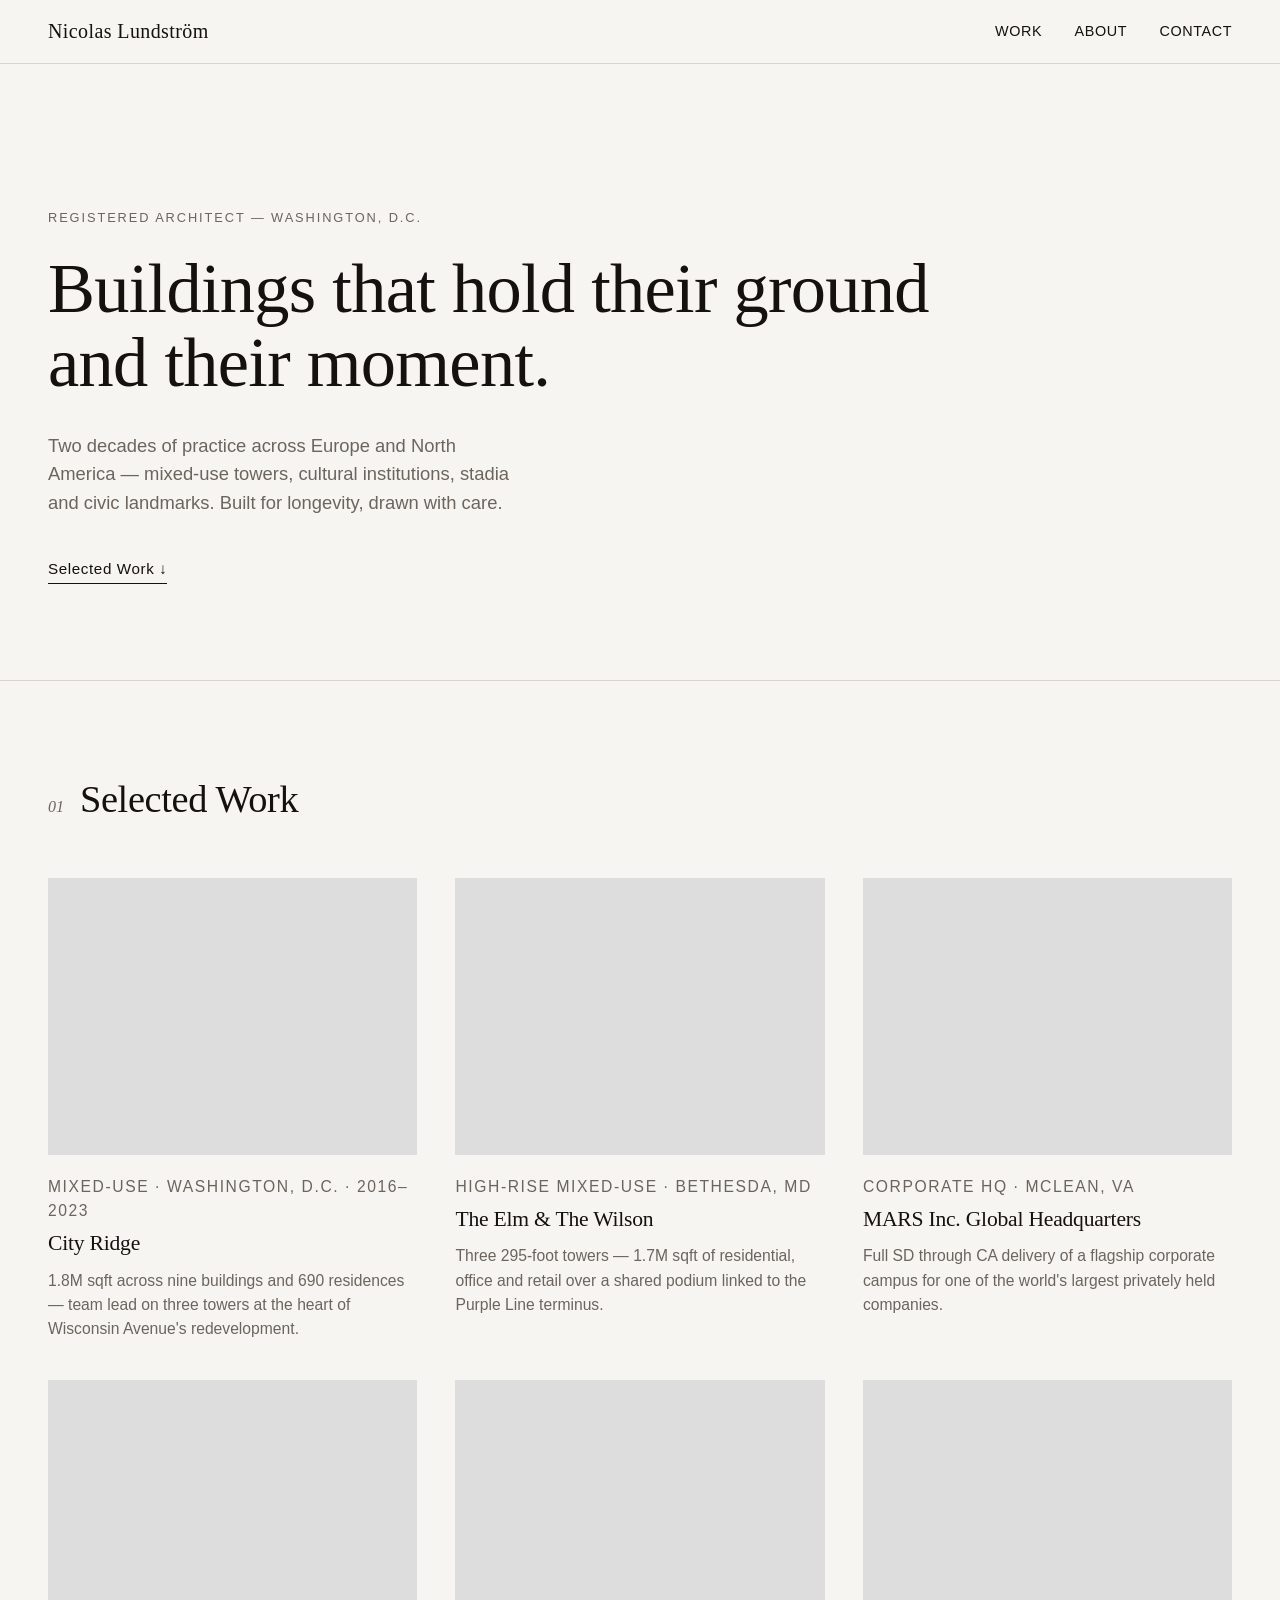
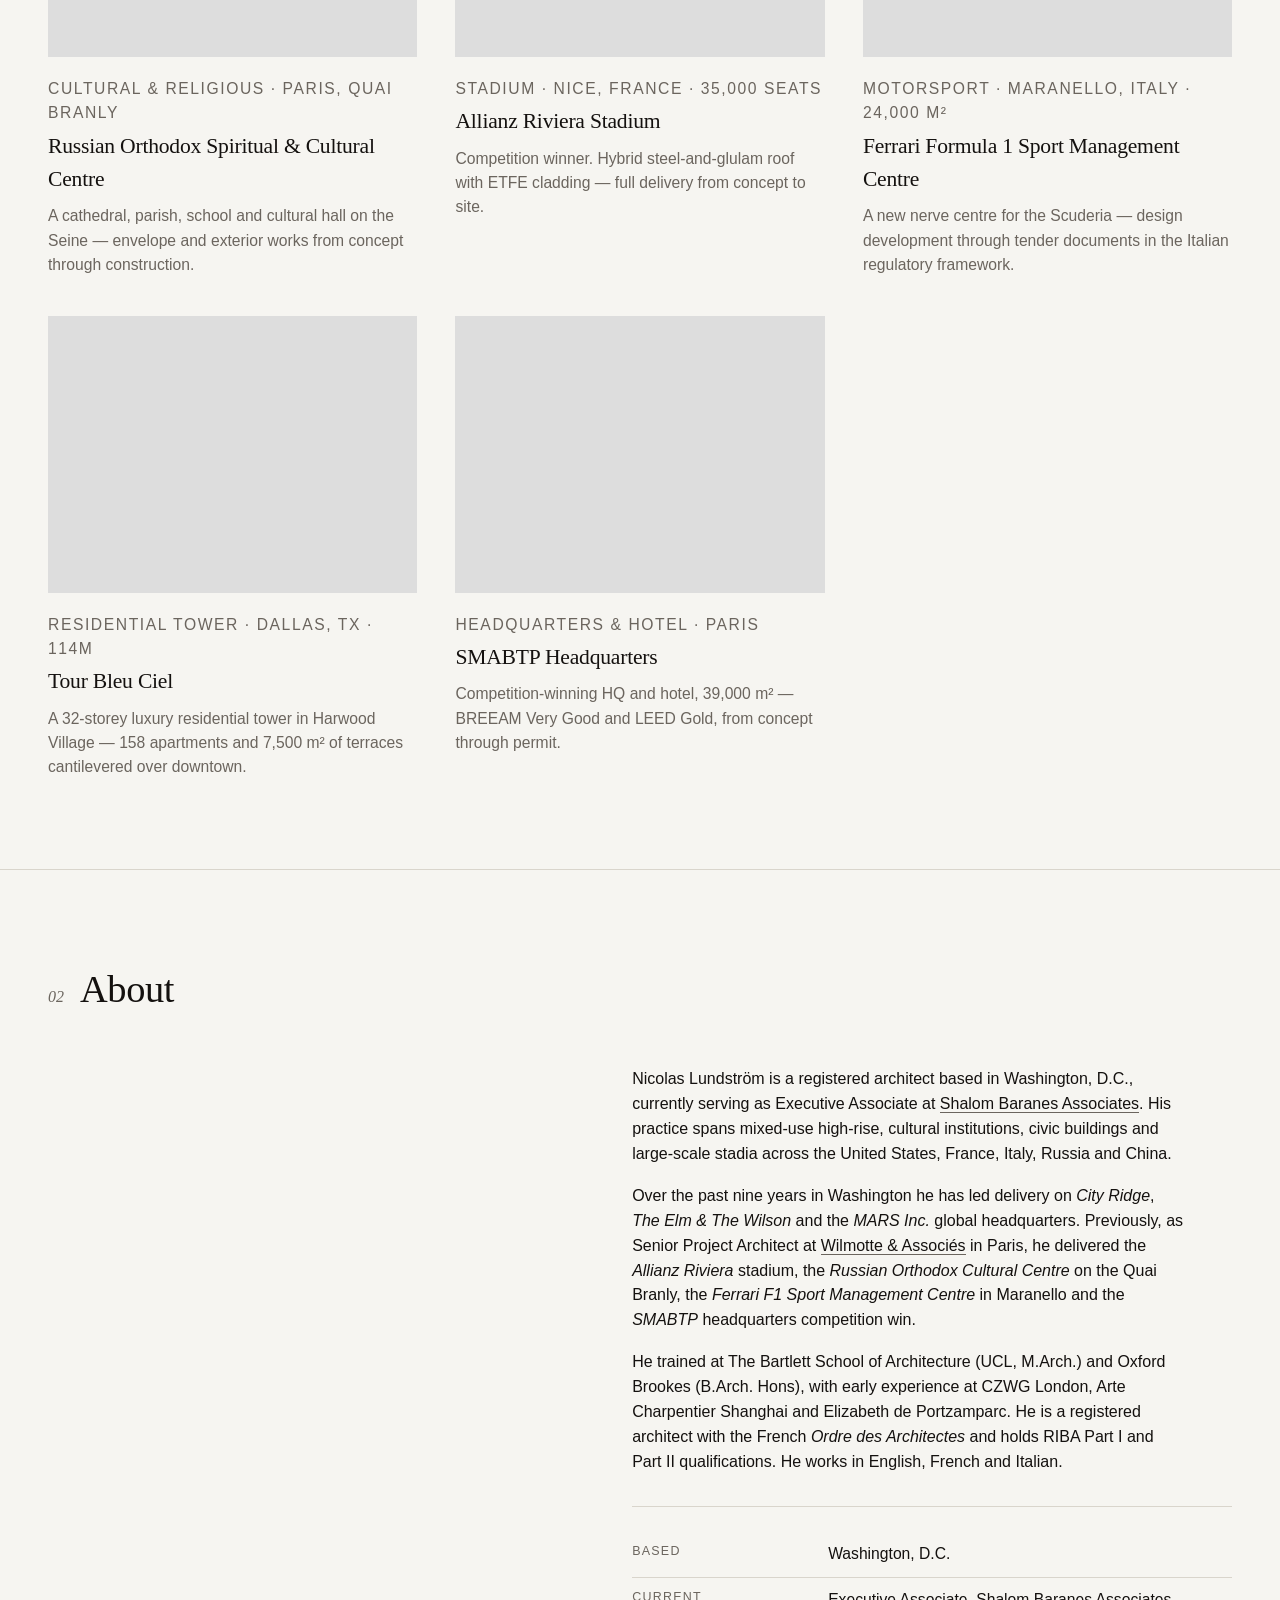
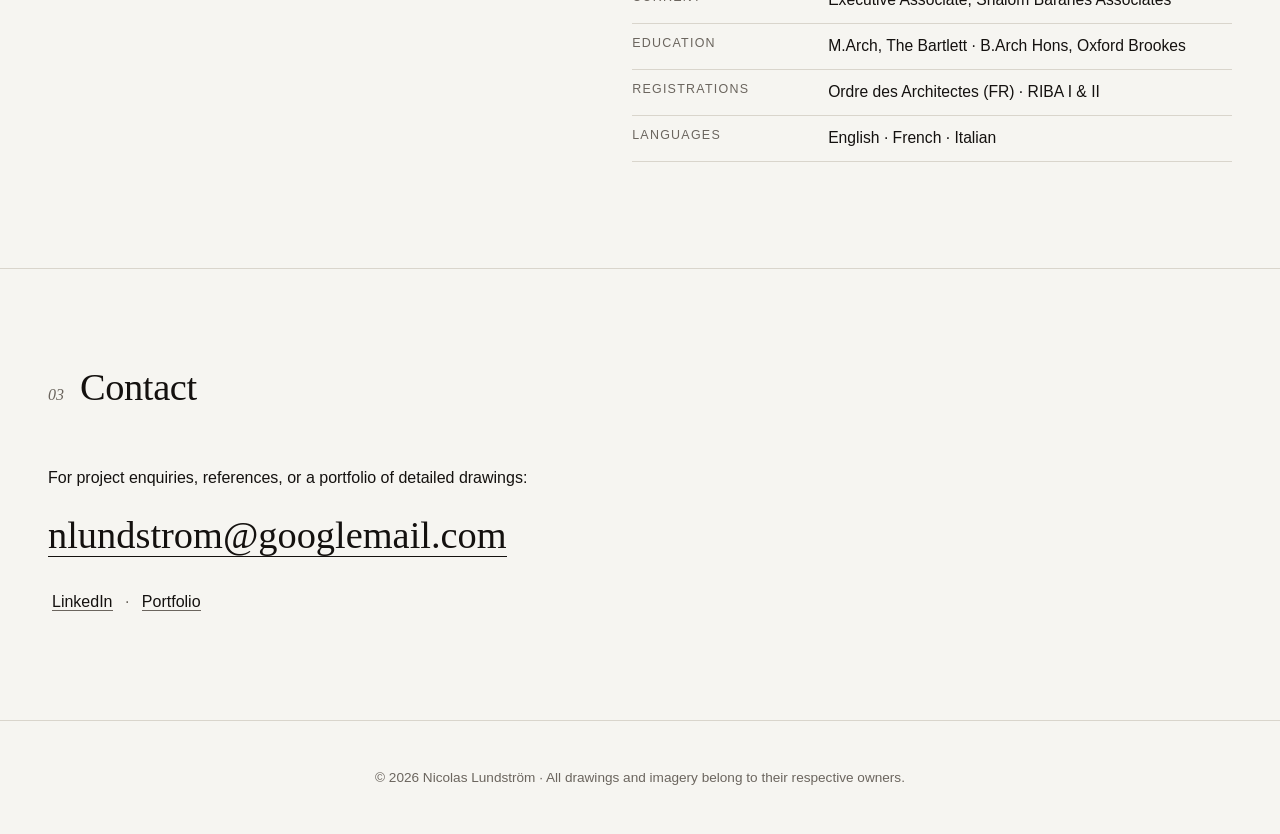
==== index.html @ 049cf6e3 "v0 portfolio site for Nicolas Lundström 8 project pages covering work at Shalom Baranes Associates a" ====
<!doctype html>
<html lang="en">
<head>
<meta charset="utf-8" />
<meta name="viewport" content="width=device-width,initial-scale=1" />
<title>Nicolas Lundström — Architect</title>
<meta name="description" content="Nicolas Lundström, Registered Architect. Selected works spanning Washington, Paris, Nice, Maranello and Dallas." />
<link rel="stylesheet" href="css/styles.css" />
</head>
<body>
<header class="site-header">
  <a class="brand" href="index.html">Nicolas&nbsp;Lundström</a>
  <nav>
    <a href="index.html#work">Work</a>
    <a href="index.html#about">About</a>
    <a href="index.html#contact">Contact</a>
  </nav>
</header>

<section class="hero">
  <div class="hero-inner">
    <p class="eyebrow">Registered Architect — Washington, D.C.</p>
    <h1>Buildings that hold their ground<br/>and their moment.</h1>
    <p class="lede">
      Two decades of practice across Europe and North America — mixed-use towers,
      cultural institutions, stadia and civic landmarks. Built for longevity,
      drawn with care.
    </p>
    <a class="cta" href="#work">Selected Work ↓</a>
  </div>
</section>

<section id="work" class="work">
  <div class="section-head">
    <span class="section-num">01</span>
    <h2>Selected Work</h2>
  </div>

  <div class="grid">

    <a class="card" href="projects/city-ridge.html">
      <div class="card-img" style="background-image:url('https://picsum.photos/seed/cityridge/1200/900')"></div>
      <div class="card-body">
        <p class="card-meta">Mixed-Use · Washington, D.C. · 2016–2023</p>
        <h3>City Ridge</h3>
        <p>1.8M sqft across nine buildings and 690 residences — team lead on three towers at the heart of Wisconsin Avenue's redevelopment.</p>
      </div>
    </a>

    <a class="card" href="projects/elm-wilson.html">
      <div class="card-img" style="background-image:url('https://picsum.photos/seed/elmwilson/1200/900')"></div>
      <div class="card-body">
        <p class="card-meta">High-Rise Mixed-Use · Bethesda, MD</p>
        <h3>The Elm &amp; The Wilson</h3>
        <p>Three 295-foot towers — 1.7M sqft of residential, office and retail over a shared podium linked to the Purple Line terminus.</p>
      </div>
    </a>

    <a class="card" href="projects/mars-hq.html">
      <div class="card-img" style="background-image:url('https://picsum.photos/seed/marshq/1200/900')"></div>
      <div class="card-body">
        <p class="card-meta">Corporate HQ · McLean, VA</p>
        <h3>MARS Inc. Global Headquarters</h3>
        <p>Full SD through CA delivery of a flagship corporate campus for one of the world's largest privately held companies.</p>
      </div>
    </a>

    <a class="card" href="projects/orthodox-center.html">
      <div class="card-img" style="background-image:url('https://picsum.photos/seed/orthodox/1200/900')"></div>
      <div class="card-body">
        <p class="card-meta">Cultural &amp; Religious · Paris, Quai Branly</p>
        <h3>Russian Orthodox Spiritual &amp; Cultural Centre</h3>
        <p>A cathedral, parish, school and cultural hall on the Seine — envelope and exterior works from concept through construction.</p>
      </div>
    </a>

    <a class="card" href="projects/allianz-riviera.html">
      <div class="card-img" style="background-image:url('https://picsum.photos/seed/allianz/1200/900')"></div>
      <div class="card-body">
        <p class="card-meta">Stadium · Nice, France · 35,000 seats</p>
        <h3>Allianz Riviera Stadium</h3>
        <p>Competition winner. Hybrid steel-and-glulam roof with ETFE cladding — full delivery from concept to site.</p>
      </div>
    </a>

    <a class="card" href="projects/ferrari-f1.html">
      <div class="card-img" style="background-image:url('https://picsum.photos/seed/ferrari/1200/900')"></div>
      <div class="card-body">
        <p class="card-meta">Motorsport · Maranello, Italy · 24,000 m²</p>
        <h3>Ferrari Formula 1 Sport Management Centre</h3>
        <p>A new nerve centre for the Scuderia — design development through tender documents in the Italian regulatory framework.</p>
      </div>
    </a>

    <a class="card" href="projects/tour-bleu-ciel.html">
      <div class="card-img" style="background-image:url('https://picsum.photos/seed/bleuciel/1200/900')"></div>
      <div class="card-body">
        <p class="card-meta">Residential Tower · Dallas, TX · 114m</p>
        <h3>Tour Bleu Ciel</h3>
        <p>A 32-storey luxury residential tower in Harwood Village — 158 apartments and 7,500 m² of terraces cantilevered over downtown.</p>
      </div>
    </a>

    <a class="card" href="projects/smabtp.html">
      <div class="card-img" style="background-image:url('https://picsum.photos/seed/smabtp/1200/900')"></div>
      <div class="card-body">
        <p class="card-meta">Headquarters &amp; Hotel · Paris</p>
        <h3>SMABTP Headquarters</h3>
        <p>Competition-winning HQ and hotel, 39,000 m² — BREEAM Very Good and LEED Gold, from concept through permit.</p>
      </div>
    </a>

  </div>
</section>

<section id="about" class="about">
  <div class="section-head">
    <span class="section-num">02</span>
    <h2>About</h2>
  </div>
  <div class="about-grid">
    <div class="about-portrait"></div>
    <div class="about-copy">
      <p>
        Nicolas Lundström is a registered architect based in Washington, D.C.,
        currently serving as Executive Associate at
        <a href="https://www.sbaltd.com" target="_blank" rel="noopener">Shalom Baranes Associates</a>.
        His practice spans mixed-use high-rise, cultural institutions, civic buildings
        and large-scale stadia across the United States, France, Italy, Russia and China.
      </p>
      <p>
        Over the past nine years in Washington he has led delivery on
        <em>City Ridge</em>, <em>The Elm &amp; The Wilson</em> and the
        <em>MARS Inc.</em> global headquarters. Previously, as Senior Project Architect
        at <a href="https://www.wilmotte.com" target="_blank" rel="noopener">Wilmotte &amp; Associés</a>
        in Paris, he delivered the <em>Allianz Riviera</em> stadium, the
        <em>Russian Orthodox Cultural Centre</em> on the Quai Branly, the
        <em>Ferrari F1 Sport Management Centre</em> in Maranello and the
        <em>SMABTP</em> headquarters competition win.
      </p>
      <p>
        He trained at The Bartlett School of Architecture (UCL, M.Arch.) and
        Oxford Brookes (B.Arch. Hons), with early experience at CZWG London,
        Arte Charpentier Shanghai and Elizabeth de Portzamparc. He is a
        registered architect with the French <em>Ordre des Architectes</em>
        and holds RIBA Part I and Part II qualifications. He works in English,
        French and Italian.
      </p>

      <dl class="facts">
        <div><dt>Based</dt><dd>Washington, D.C.</dd></div>
        <div><dt>Current</dt><dd>Executive Associate, Shalom Baranes Associates</dd></div>
        <div><dt>Education</dt><dd>M.Arch, The Bartlett · B.Arch Hons, Oxford Brookes</dd></div>
        <div><dt>Registrations</dt><dd>Ordre des Architectes (FR) · RIBA I &amp; II</dd></div>
        <div><dt>Languages</dt><dd>English · French · Italian</dd></div>
      </dl>
    </div>
  </div>
</section>

<section id="contact" class="contact">
  <div class="section-head">
    <span class="section-num">03</span>
    <h2>Contact</h2>
  </div>
  <div class="contact-inner">
    <p>For project enquiries, references, or a portfolio of detailed drawings:</p>
    <p class="email"><a href="mailto:nlundstrom@googlemail.com">nlundstrom@googlemail.com</a></p>
    <p class="links">
      <a href="https://www.linkedin.com/in/nicolaslundström-a400a922" target="_blank" rel="noopener">LinkedIn</a>
      <span>·</span>
      <a href="https://www.chaminukaestates.com/" target="_blank" rel="noopener">Portfolio</a>
    </p>
  </div>
</section>

<footer class="site-footer">
  <p>© <span id="y"></span> Nicolas Lundström · All drawings and imagery belong to their respective owners.</p>
</footer>

<script>document.getElementById('y').textContent=new Date().getFullYear();</script>
</body>
</html>
---- css/styles.css ----
/* ---- Base ---- */
:root {
  --bg: #f6f5f1;
  --ink: #14110f;
  --muted: #6b655e;
  --rule: #d9d5cc;
  --accent: #a8321a;
  --max: 1280px;
  --serif: "Cormorant Garamond", "Didot", "Times New Roman", serif;
  --sans: "Inter", "Helvetica Neue", Arial, sans-serif;
}

* { box-sizing: border-box; }
html, body { margin: 0; padding: 0; }
body {
  background: var(--bg);
  color: var(--ink);
  font-family: var(--sans);
  font-size: 16px;
  line-height: 1.55;
  -webkit-font-smoothing: antialiased;
}
img { max-width: 100%; display: block; }
a { color: inherit; text-decoration: none; }
a:hover { color: var(--accent); }
h1, h2, h3 { font-family: var(--serif); font-weight: 500; letter-spacing: -0.01em; }
h1 { font-size: clamp(2.4rem, 5.5vw, 5rem); line-height: 1.05; margin: 0; }
h2 { font-size: clamp(1.8rem, 3vw, 2.6rem); margin: 0; }
h3 { font-size: 1.35rem; margin: 0.25rem 0 0.5rem; }

/* ---- Header ---- */
.site-header {
  position: sticky; top: 0; z-index: 20;
  display: flex; justify-content: space-between; align-items: center;
  padding: 1rem clamp(1.25rem, 4vw, 3rem);
  background: rgba(246,245,241,0.92);
  backdrop-filter: blur(8px);
  border-bottom: 1px solid var(--rule);
}
.brand { font-family: var(--serif); font-size: 1.25rem; letter-spacing: 0.02em; }
.site-header nav a { margin-left: 1.75rem; font-size: 0.9rem; letter-spacing: 0.04em; text-transform: uppercase; }

/* ---- Hero ---- */
.hero {
  padding: clamp(4rem, 12vw, 9rem) clamp(1.25rem, 4vw, 3rem) clamp(3rem, 8vw, 6rem);
  max-width: var(--max); margin: 0 auto;
}
.hero .eyebrow {
  font-size: 0.8rem; letter-spacing: 0.15em; text-transform: uppercase;
  color: var(--muted); margin: 0 0 1.5rem;
}
.hero .lede {
  max-width: 46ch; font-size: 1.15rem; color: var(--muted);
  margin: 2rem 0 2.5rem;
}
.cta {
  display: inline-block;
  border-bottom: 1px solid var(--ink);
  padding-bottom: 2px;
  font-size: 0.95rem; letter-spacing: 0.04em;
}

/* ---- Sections ---- */
.work, .about, .contact {
  max-width: var(--max); margin: 0 auto;
  padding: clamp(3rem, 7vw, 6rem) clamp(1.25rem, 4vw, 3rem);
  border-top: 1px solid var(--rule);
}
.section-head {
  display: flex; align-items: baseline; gap: 1rem;
  margin-bottom: 3rem;
}
.section-num {
  font-family: var(--serif); font-style: italic; color: var(--muted); font-size: 1rem;
}

/* ---- Work grid ---- */
.grid {
  display: grid; gap: clamp(1.5rem, 3vw, 2.5rem);
  grid-template-columns: repeat(auto-fill, minmax(320px, 1fr));
}
.card {
  display: flex; flex-direction: column;
  color: var(--ink); transition: transform 0.4s ease;
}
.card:hover { color: var(--ink); transform: translateY(-4px); }
.card:hover h3 { color: var(--accent); }
.card-img {
  aspect-ratio: 4 / 3;
  background-size: cover; background-position: center;
  background-color: #ddd;
  margin-bottom: 1rem;
  filter: saturate(0.9);
}
.card-meta {
  font-size: 0.78rem; letter-spacing: 0.1em; text-transform: uppercase;
  color: var(--muted); margin: 0.25rem 0;
}
.card-body p { margin: 0.25rem 0 0; color: var(--muted); font-size: 0.98rem; }

/* ---- About ---- */
.about-grid {
  display: grid; grid-template-columns: 1fr 1.6fr; gap: clamp(1.5rem, 4vw, 4rem);
}
.about-portrait {
  aspect-ratio: 3 / 4;
  background-image: url('https://picsum.photos/seed/nicolasportrait/900/1200');
  background-size: cover; background-position: center;
  filter: grayscale(0.2);
}
.about-copy p { margin: 0 0 1.1rem; max-width: 62ch; }
.about-copy a { border-bottom: 1px solid var(--muted); }
.facts {
  margin-top: 2rem;
  border-top: 1px solid var(--rule);
  padding-top: 1.5rem;
}
.facts > div {
  display: grid; grid-template-columns: 180px 1fr; gap: 1rem;
  padding: 0.65rem 0;
  border-bottom: 1px solid var(--rule);
}
.facts dt { font-size: 0.78rem; letter-spacing: 0.1em; text-transform: uppercase; color: var(--muted); margin: 0; }
.facts dd { margin: 0; font-size: 0.98rem; }

@media (max-width: 720px) {
  .about-grid { grid-template-columns: 1fr; }
  .facts > div { grid-template-columns: 1fr; gap: 0.15rem; }
}

/* ---- Contact ---- */
.contact-inner { max-width: 56ch; }
.contact-inner .email {
  font-family: var(--serif); font-size: clamp(1.6rem, 4vw, 2.4rem);
  margin: 0.5rem 0 1.5rem;
}
.contact-inner .email a { border-bottom: 1px solid var(--ink); }
.contact-inner .links a { border-bottom: 1px solid var(--muted); margin: 0 0.25rem; }
.contact-inner .links span { color: var(--muted); margin: 0 0.25rem; }

/* ---- Footer ---- */
.site-footer {
  border-top: 1px solid var(--rule);
  padding: 2rem clamp(1.25rem, 4vw, 3rem);
  font-size: 0.85rem; color: var(--muted);
  text-align: center;
}

/* ---- Project detail pages ---- */
.project-hero {
  padding: clamp(2rem, 5vw, 4rem) clamp(1.25rem, 4vw, 3rem) clamp(1rem, 3vw, 2rem);
  max-width: var(--max); margin: 0 auto;
}
.project-hero .back {
  font-size: 0.85rem; letter-spacing: 0.08em; text-transform: uppercase;
  color: var(--muted);
}
.project-hero h1 { margin-top: 1rem; }
.project-hero .project-meta {
  display: flex; flex-wrap: wrap; gap: 2rem;
  margin-top: 2rem; padding: 1.25rem 0;
  border-top: 1px solid var(--rule); border-bottom: 1px solid var(--rule);
  font-size: 0.9rem;
}
.project-hero .project-meta span { color: var(--muted); display: block; font-size: 0.75rem; letter-spacing: 0.1em; text-transform: uppercase; margin-bottom: 0.3rem; }

.project-cover {
  max-width: var(--max); margin: 0 auto;
  padding: 0 clamp(1.25rem, 4vw, 3rem);
}
.project-cover .img {
  aspect-ratio: 16 / 9;
  background-size: cover; background-position: center;
}
.project-body {
  display: grid; grid-template-columns: 1fr 2fr;
  gap: clamp(1.5rem, 4vw, 4rem);
  max-width: var(--max); margin: 0 auto;
  padding: clamp(3rem, 6vw, 5rem) clamp(1.25rem, 4vw, 3rem);
}
.project-body h2 { margin-bottom: 1rem; }
.project-body h3 { margin-top: 2rem; }
.project-body p { max-width: 62ch; margin: 0 0 1.1rem; }
.project-body aside { font-size: 0.92rem; color: var(--muted); }
.project-body aside strong { display: block; color: var(--ink); font-weight: 500; text-transform: uppercase; letter-spacing: 0.08em; font-size: 0.75rem; margin-top: 1.2rem; margin-bottom: 0.3rem; }

@media (max-width: 800px) {
  .project-body { grid-template-columns: 1fr; }
}

.gallery {
  max-width: var(--max); margin: 0 auto;
  padding: 0 clamp(1.25rem, 4vw, 3rem) clamp(3rem, 6vw, 5rem);
  display: grid; gap: 1rem;
  grid-template-columns: repeat(2, 1fr);
}
.gallery .img { aspect-ratio: 4 / 3; background-size: cover; background-position: center; }
.gallery .img.wide { grid-column: 1 / -1; aspect-ratio: 16 / 7; }

.next-project {
  border-top: 1px solid var(--rule);
  max-width: var(--max); margin: 0 auto;
  padding: clamp(2rem, 5vw, 4rem) clamp(1.25rem, 4vw, 3rem);
  display: flex; justify-content: space-between; align-items: baseline;
}
.next-project a { font-family: var(--serif); font-size: 1.5rem; }
.next-project .label { font-size: 0.75rem; letter-spacing: 0.15em; text-transform: uppercase; color: var(--muted); }
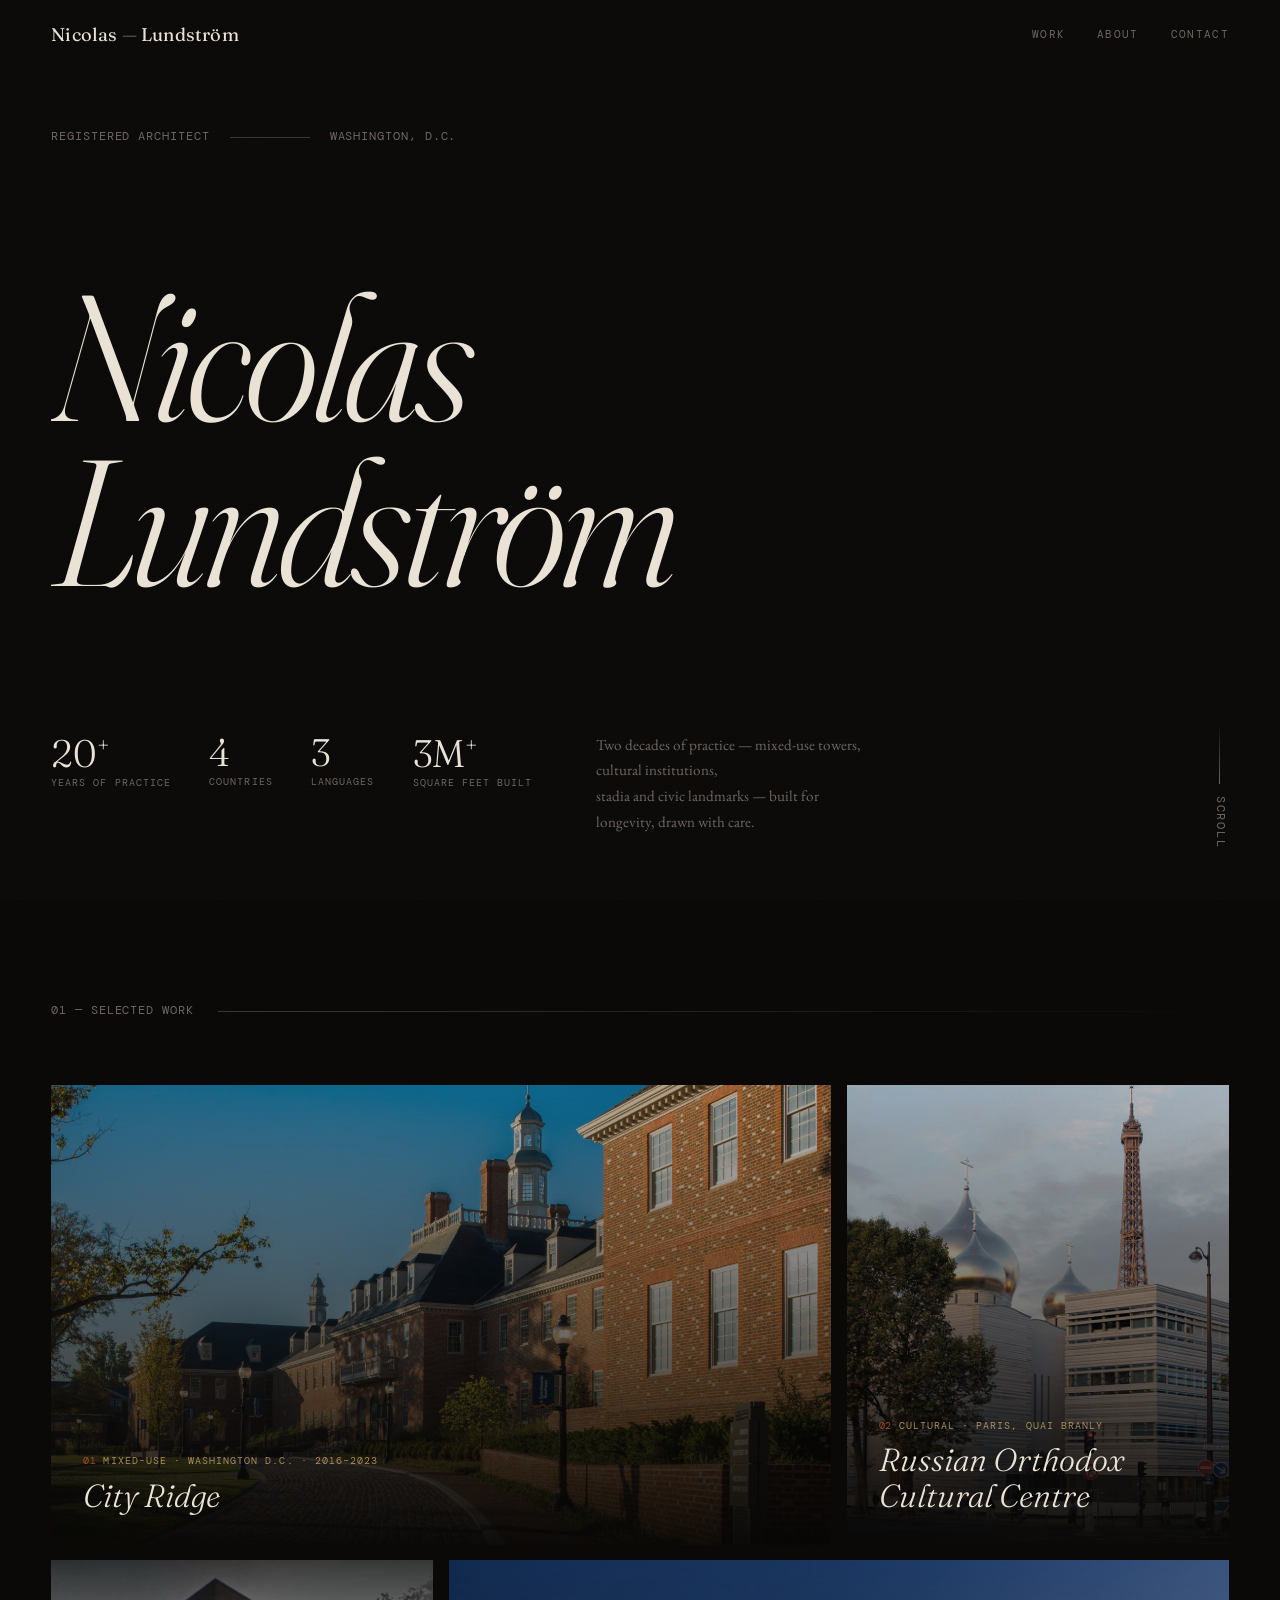
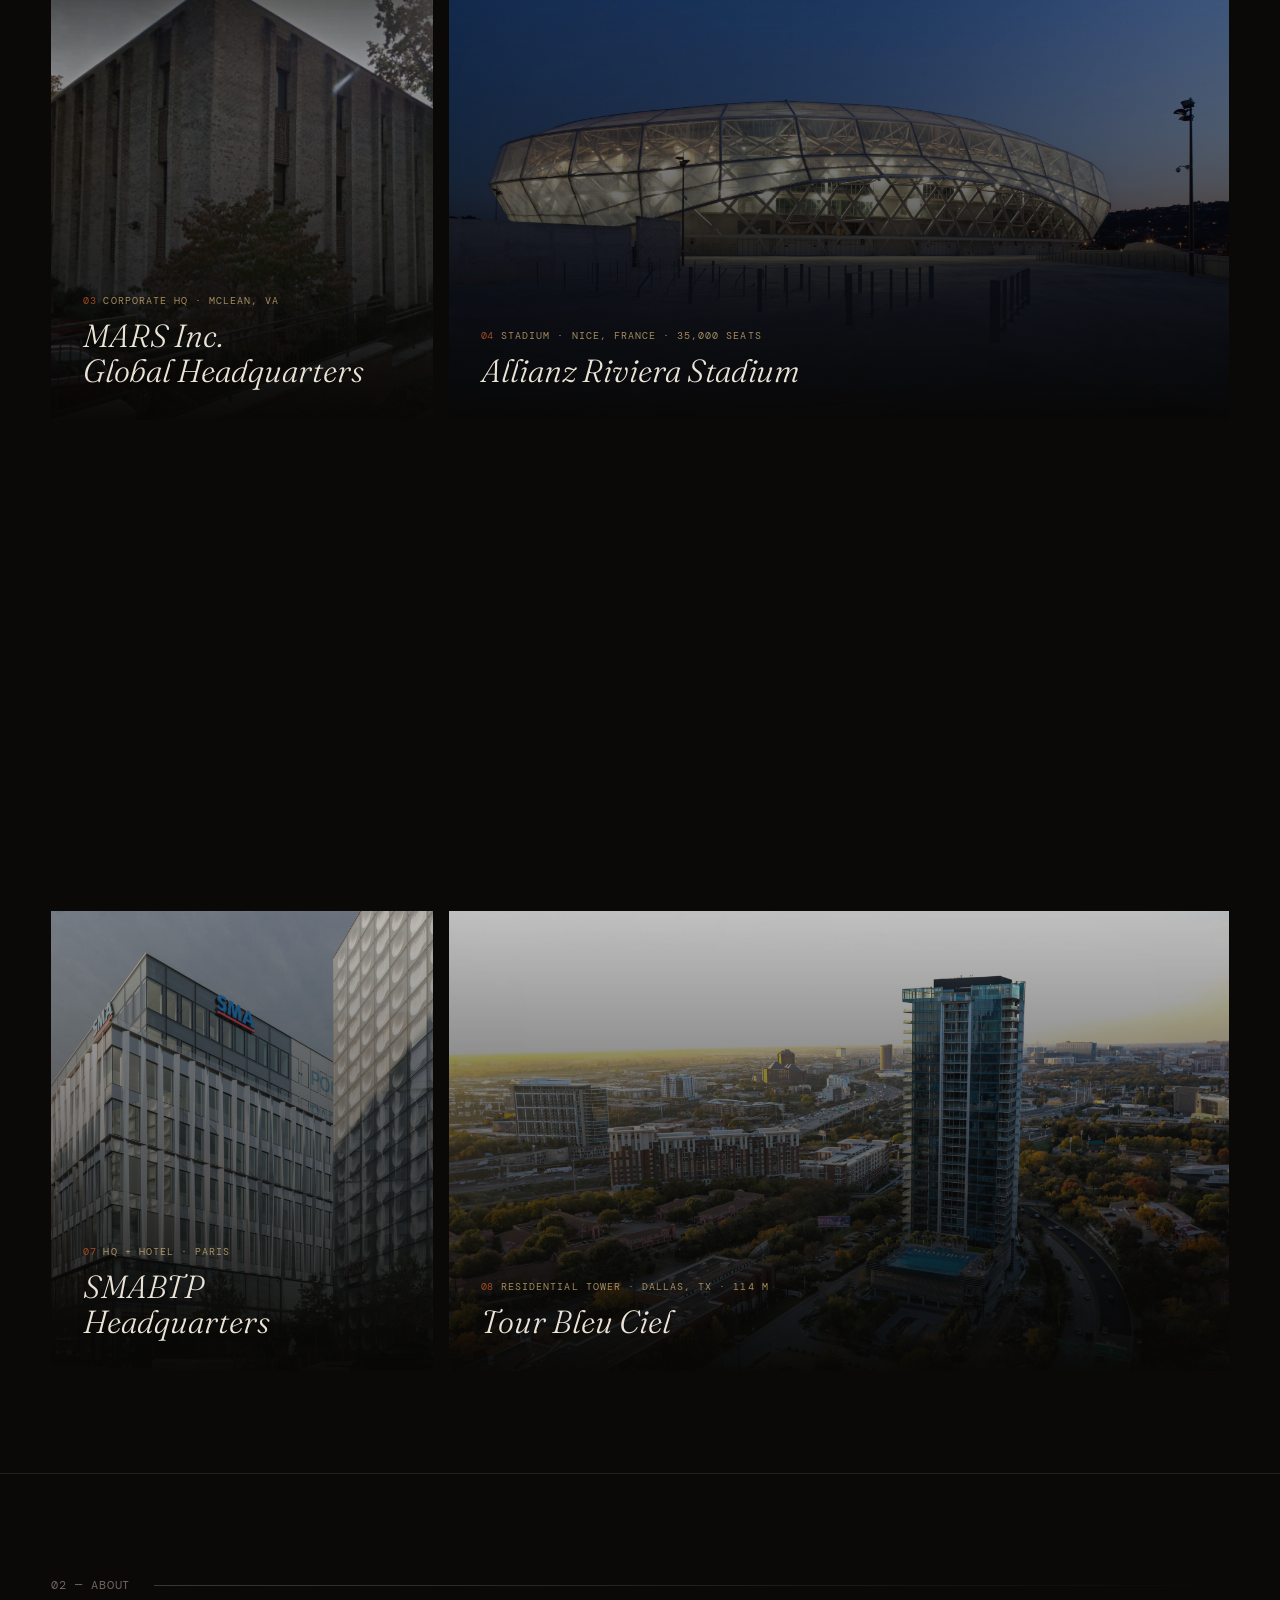
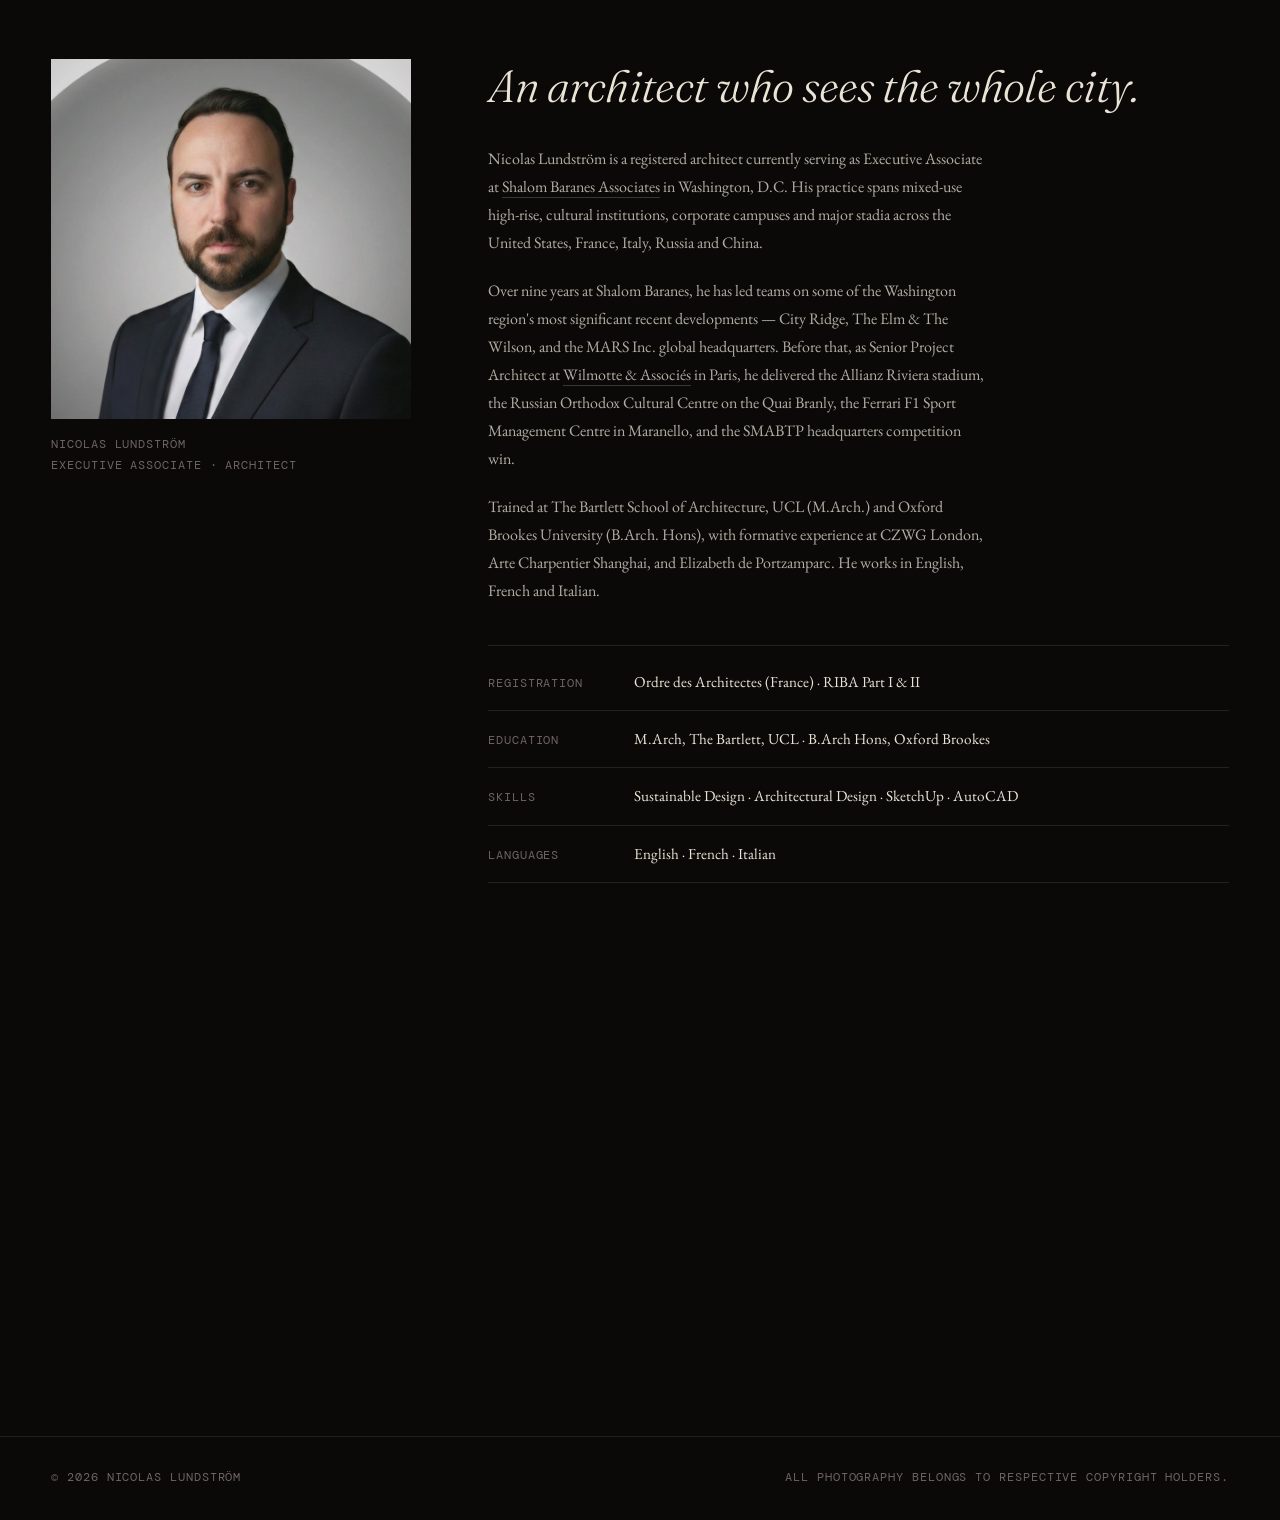
==== commit f00bc7de: "v2 — full design overhaul with real project photography - New editorial dark aesthetic (Fraunces/EB " ====
--- a/index.html
+++ b/index.html
@@ -4,180 +4,236 @@
 <meta charset="utf-8" />
 <meta name="viewport" content="width=device-width,initial-scale=1" />
 <title>Nicolas Lundström — Architect</title>
-<meta name="description" content="Nicolas Lundström, Registered Architect. Selected works spanning Washington, Paris, Nice, Maranello and Dallas." />
+<meta name="description" content="Nicolas Lundström — Registered Architect. Selected works spanning Washington D.C., Paris, Nice, Maranello and Dallas." />
+<link rel="preconnect" href="https://fonts.googleapis.com" />
+<link rel="preconnect" href="https://fonts.gstatic.com" crossorigin />
+<link href="https://fonts.googleapis.com/css2?family=Fraunces:ital,opsz,wght@0,9..144,300..900;1,9..144,300..900&family=EB+Garamond:ital,wght@0,400;0,500;1,400&family=DM+Mono:wght@300;400&display=swap" rel="stylesheet" />
 <link rel="stylesheet" href="css/styles.css" />
 </head>
 <body>
-<header class="site-header">
-  <a class="brand" href="index.html">Nicolas&nbsp;Lundström</a>
+
+<div class="grain"></div>
+
+<header class="site-header" id="site-header">
+  <a class="brand" href="index.html">Nicolas<span class="brand-sep"> — </span>Lundström</a>
   <nav>
-    <a href="index.html#work">Work</a>
-    <a href="index.html#about">About</a>
-    <a href="index.html#contact">Contact</a>
+    <a href="#work">Work</a>
+    <a href="#about">About</a>
+    <a href="#contact">Contact</a>
   </nav>
 </header>
 
 <section class="hero">
-  <div class="hero-inner">
-    <p class="eyebrow">Registered Architect — Washington, D.C.</p>
-    <h1>Buildings that hold their ground<br/>and their moment.</h1>
-    <p class="lede">
-      Two decades of practice across Europe and North America — mixed-use towers,
-      cultural institutions, stadia and civic landmarks. Built for longevity,
-      drawn with care.
+  <div class="hero-eyebrow">
+    <span class="mono">Registered Architect</span>
+    <span class="hero-divider"></span>
+    <span class="mono">Washington, D.C.</span>
+  </div>
+
+  <h1 class="hero-name">
+    <span class="line-wrap"><span class="line l1">Nicolas</span></span>
+    <span class="line-wrap"><span class="line l2">Lundström</span></span>
+  </h1>
+
+  <div class="hero-footer">
+    <div class="hero-stats">
+      <div class="stat">
+        <span class="stat-n">20<sup>+</sup></span>
+        <span class="stat-l">Years of practice</span>
+      </div>
+      <div class="stat">
+        <span class="stat-n">4</span>
+        <span class="stat-l">Countries</span>
+      </div>
+      <div class="stat">
+        <span class="stat-n">3</span>
+        <span class="stat-l">Languages</span>
+      </div>
+      <div class="stat">
+        <span class="stat-n">3M<sup>+</sup></span>
+        <span class="stat-l">Square feet built</span>
+      </div>
+    </div>
+    <p class="hero-desc">
+      Two decades of practice — mixed-use towers, cultural institutions,<br/>
+      stadia and civic landmarks — built for longevity, drawn with care.
     </p>
-    <a class="cta" href="#work">Selected Work ↓</a>
-  </div>
+  </div>
+
+  <a class="scroll-cue" href="#work" aria-label="View work">
+    <span class="scroll-line"></span>
+    <span class="mono">Scroll</span>
+  </a>
 </section>
 
 <section id="work" class="work">
-  <div class="section-head">
-    <span class="section-num">01</span>
-    <h2>Selected Work</h2>
-  </div>
-
-  <div class="grid">
-
-    <a class="card" href="projects/city-ridge.html">
-      <div class="card-img" style="background-image:url('https://picsum.photos/seed/cityridge/1200/900')"></div>
-      <div class="card-body">
-        <p class="card-meta">Mixed-Use · Washington, D.C. · 2016–2023</p>
+  <div class="section-label">
+    <span class="mono">01 — Selected Work</span>
+    <span class="rule-line"></span>
+  </div>
+
+  <div class="project-grid">
+
+    <a class="pcard pcard--wide" href="projects/city-ridge.html" style="--img:url('../images/city-ridge.jpg')">
+      <div class="pcard-img"></div>
+      <div class="pcard-body">
+        <p class="pcard-meta"><span class="mono">01</span> Mixed-Use · Washington D.C. · 2016–2023</p>
         <h3>City Ridge</h3>
-        <p>1.8M sqft across nine buildings and 690 residences — team lead on three towers at the heart of Wisconsin Avenue's redevelopment.</p>
-      </div>
-    </a>
-
-    <a class="card" href="projects/elm-wilson.html">
-      <div class="card-img" style="background-image:url('https://picsum.photos/seed/elmwilson/1200/900')"></div>
-      <div class="card-body">
-        <p class="card-meta">High-Rise Mixed-Use · Bethesda, MD</p>
+        <p class="pcard-desc">1.8M sqft across nine buildings, 690 residences — team lead on three towers at the heart of Wisconsin Avenue's transformation.</p>
+      </div>
+    </a>
+
+    <a class="pcard" href="projects/orthodox-center.html" style="--img:url('../images/orthodox.jpg')">
+      <div class="pcard-img"></div>
+      <div class="pcard-body">
+        <p class="pcard-meta"><span class="mono">02</span> Cultural · Paris, Quai Branly</p>
+        <h3>Russian Orthodox<br/>Cultural Centre</h3>
+        <p class="pcard-desc">Cathedral, parish, school and cultural hall on the Seine — envelope and exterior works, concept through construction.</p>
+      </div>
+    </a>
+
+    <a class="pcard" href="projects/mars-hq.html" style="--img:url('../images/mars-hq.jpg')">
+      <div class="pcard-img"></div>
+      <div class="pcard-body">
+        <p class="pcard-meta"><span class="mono">03</span> Corporate HQ · McLean, VA</p>
+        <h3>MARS Inc.<br/>Global Headquarters</h3>
+        <p class="pcard-desc">Full SD through CA delivery of a flagship campus for one of the world's largest privately held companies.</p>
+      </div>
+    </a>
+
+    <a class="pcard pcard--wide pcard--right" href="projects/allianz-riviera.html" style="--img:url('../images/allianz.jpg')">
+      <div class="pcard-img"></div>
+      <div class="pcard-body">
+        <p class="pcard-meta"><span class="mono">04</span> Stadium · Nice, France · 35,000 seats</p>
+        <h3>Allianz Riviera Stadium</h3>
+        <p class="pcard-desc">Competition winner. Hybrid steel-and-glulam roof with ETFE cladding — full delivery from concept through construction site.</p>
+      </div>
+    </a>
+
+    <a class="pcard pcard--wide" href="projects/elm-wilson.html" style="--img:url('../images/elm-wilson.jpg')">
+      <div class="pcard-img"></div>
+      <div class="pcard-body">
+        <p class="pcard-meta"><span class="mono">05</span> High-Rise · Bethesda, MD · 1.7M sqft</p>
         <h3>The Elm &amp; The Wilson</h3>
-        <p>Three 295-foot towers — 1.7M sqft of residential, office and retail over a shared podium linked to the Purple Line terminus.</p>
-      </div>
-    </a>
-
-    <a class="card" href="projects/mars-hq.html">
-      <div class="card-img" style="background-image:url('https://picsum.photos/seed/marshq/1200/900')"></div>
-      <div class="card-body">
-        <p class="card-meta">Corporate HQ · McLean, VA</p>
-        <h3>MARS Inc. Global Headquarters</h3>
-        <p>Full SD through CA delivery of a flagship corporate campus for one of the world's largest privately held companies.</p>
-      </div>
-    </a>
-
-    <a class="card" href="projects/orthodox-center.html">
-      <div class="card-img" style="background-image:url('https://picsum.photos/seed/orthodox/1200/900')"></div>
-      <div class="card-body">
-        <p class="card-meta">Cultural &amp; Religious · Paris, Quai Branly</p>
-        <h3>Russian Orthodox Spiritual &amp; Cultural Centre</h3>
-        <p>A cathedral, parish, school and cultural hall on the Seine — envelope and exterior works from concept through construction.</p>
-      </div>
-    </a>
-
-    <a class="card" href="projects/allianz-riviera.html">
-      <div class="card-img" style="background-image:url('https://picsum.photos/seed/allianz/1200/900')"></div>
-      <div class="card-body">
-        <p class="card-meta">Stadium · Nice, France · 35,000 seats</p>
-        <h3>Allianz Riviera Stadium</h3>
-        <p>Competition winner. Hybrid steel-and-glulam roof with ETFE cladding — full delivery from concept to site.</p>
-      </div>
-    </a>
-
-    <a class="card" href="projects/ferrari-f1.html">
-      <div class="card-img" style="background-image:url('https://picsum.photos/seed/ferrari/1200/900')"></div>
-      <div class="card-body">
-        <p class="card-meta">Motorsport · Maranello, Italy · 24,000 m²</p>
-        <h3>Ferrari Formula 1 Sport Management Centre</h3>
-        <p>A new nerve centre for the Scuderia — design development through tender documents in the Italian regulatory framework.</p>
-      </div>
-    </a>
-
-    <a class="card" href="projects/tour-bleu-ciel.html">
-      <div class="card-img" style="background-image:url('https://picsum.photos/seed/bleuciel/1200/900')"></div>
-      <div class="card-body">
-        <p class="card-meta">Residential Tower · Dallas, TX · 114m</p>
+        <p class="pcard-desc">Three 295-ft towers — residential, office and retail — over a shared podium integrated with the Purple Line Bethesda terminus.</p>
+      </div>
+    </a>
+
+    <a class="pcard" href="projects/ferrari-f1.html" style="--img:url('../images/ferrari.jpg')">
+      <div class="pcard-img"></div>
+      <div class="pcard-body">
+        <p class="pcard-meta"><span class="mono">06</span> Motorsport · Maranello, Italy</p>
+        <h3>Ferrari F1 Sport<br/>Management Centre</h3>
+        <p class="pcard-desc">A new nerve centre for the Scuderia — race strategy, engineering and hospitality under a precision-detailed envelope.</p>
+      </div>
+    </a>
+
+    <a class="pcard" href="projects/smabtp.html" style="--img:url('../images/smabtp.jpg')">
+      <div class="pcard-img"></div>
+      <div class="pcard-body">
+        <p class="pcard-meta"><span class="mono">07</span> HQ + Hotel · Paris</p>
+        <h3>SMABTP<br/>Headquarters</h3>
+        <p class="pcard-desc">Competition-winning HQ and hotel — BREEAM Very Good and LEED Gold, 39,000 m², from concept through permit.</p>
+      </div>
+    </a>
+
+    <a class="pcard pcard--wide pcard--right" href="projects/tour-bleu-ciel.html" style="--img:url('../images/bleu-ciel.jpg')">
+      <div class="pcard-img"></div>
+      <div class="pcard-body">
+        <p class="pcard-meta"><span class="mono">08</span> Residential Tower · Dallas, TX · 114 m</p>
         <h3>Tour Bleu Ciel</h3>
-        <p>A 32-storey luxury residential tower in Harwood Village — 158 apartments and 7,500 m² of terraces cantilevered over downtown.</p>
-      </div>
-    </a>
-
-    <a class="card" href="projects/smabtp.html">
-      <div class="card-img" style="background-image:url('https://picsum.photos/seed/smabtp/1200/900')"></div>
-      <div class="card-body">
-        <p class="card-meta">Headquarters &amp; Hotel · Paris</p>
-        <h3>SMABTP Headquarters</h3>
-        <p>Competition-winning HQ and hotel, 39,000 m² — BREEAM Very Good and LEED Gold, from concept through permit.</p>
-      </div>
-    </a>
-
-  </div>
-</section>
-
-<section id="about" class="about">
-  <div class="section-head">
-    <span class="section-num">02</span>
-    <h2>About</h2>
-  </div>
+        <p class="pcard-desc">A 32-storey luxury tower in Harwood Village — 158 apartments draped across 7,500 m² of cascading planted terraces.</p>
+      </div>
+    </a>
+
+  </div>
+</section>
+
+<section id="about" class="about reveal">
+  <div class="section-label">
+    <span class="mono">02 — About</span>
+    <span class="rule-line"></span>
+  </div>
+
   <div class="about-grid">
-    <div class="about-portrait"></div>
+    <div class="about-portrait-wrap">
+      <img src="images/nicolas-portrait.png" alt="Nicolas Lundström" class="about-portrait" loading="lazy" />
+      <div class="about-portrait-caption mono">
+        Nicolas Lundström<br/>Executive Associate · Architect
+      </div>
+    </div>
+
     <div class="about-copy">
+      <h2>An architect who sees the whole city.</h2>
       <p>
-        Nicolas Lundström is a registered architect based in Washington, D.C.,
-        currently serving as Executive Associate at
-        <a href="https://www.sbaltd.com" target="_blank" rel="noopener">Shalom Baranes Associates</a>.
-        His practice spans mixed-use high-rise, cultural institutions, civic buildings
-        and large-scale stadia across the United States, France, Italy, Russia and China.
+        Nicolas Lundström is a registered architect currently serving as
+        Executive Associate at <a href="https://www.sbaltd.com" target="_blank" rel="noopener">Shalom Baranes Associates</a>
+        in Washington, D.C. His practice spans mixed-use high-rise, cultural
+        institutions, corporate campuses and major stadia across the United
+        States, France, Italy, Russia and China.
       </p>
       <p>
-        Over the past nine years in Washington he has led delivery on
-        <em>City Ridge</em>, <em>The Elm &amp; The Wilson</em> and the
-        <em>MARS Inc.</em> global headquarters. Previously, as Senior Project Architect
-        at <a href="https://www.wilmotte.com" target="_blank" rel="noopener">Wilmotte &amp; Associés</a>
-        in Paris, he delivered the <em>Allianz Riviera</em> stadium, the
-        <em>Russian Orthodox Cultural Centre</em> on the Quai Branly, the
-        <em>Ferrari F1 Sport Management Centre</em> in Maranello and the
-        <em>SMABTP</em> headquarters competition win.
+        Over nine years at Shalom Baranes, he has led teams on some of the
+        Washington region's most significant recent developments — City Ridge,
+        The Elm &amp; The Wilson, and the MARS Inc. global headquarters. Before
+        that, as Senior Project Architect at <a href="https://www.wilmotte.com" target="_blank" rel="noopener">Wilmotte &amp; Associés</a>
+        in Paris, he delivered the Allianz Riviera stadium, the Russian Orthodox
+        Cultural Centre on the Quai Branly, the Ferrari F1 Sport Management
+        Centre in Maranello, and the SMABTP headquarters competition win.
       </p>
       <p>
-        He trained at The Bartlett School of Architecture (UCL, M.Arch.) and
-        Oxford Brookes (B.Arch. Hons), with early experience at CZWG London,
-        Arte Charpentier Shanghai and Elizabeth de Portzamparc. He is a
-        registered architect with the French <em>Ordre des Architectes</em>
-        and holds RIBA Part I and Part II qualifications. He works in English,
-        French and Italian.
+        Trained at The Bartlett School of Architecture, UCL (M.Arch.) and
+        Oxford Brookes University (B.Arch. Hons), with formative experience
+        at CZWG London, Arte Charpentier Shanghai, and Elizabeth de Portzamparc.
+        He works in English, French and Italian.
       </p>
 
-      <dl class="facts">
-        <div><dt>Based</dt><dd>Washington, D.C.</dd></div>
-        <div><dt>Current</dt><dd>Executive Associate, Shalom Baranes Associates</dd></div>
-        <div><dt>Education</dt><dd>M.Arch, The Bartlett · B.Arch Hons, Oxford Brookes</dd></div>
-        <div><dt>Registrations</dt><dd>Ordre des Architectes (FR) · RIBA I &amp; II</dd></div>
-        <div><dt>Languages</dt><dd>English · French · Italian</dd></div>
-      </dl>
-    </div>
-  </div>
-</section>
-
-<section id="contact" class="contact">
-  <div class="section-head">
-    <span class="section-num">03</span>
-    <h2>Contact</h2>
-  </div>
+      <ul class="credentials">
+        <li>
+          <span class="mono cred-label">Registration</span>
+          <span>Ordre des Architectes (France) · RIBA Part I &amp; II</span>
+        </li>
+        <li>
+          <span class="mono cred-label">Education</span>
+          <span>M.Arch, The Bartlett, UCL · B.Arch Hons, Oxford Brookes</span>
+        </li>
+        <li>
+          <span class="mono cred-label">Skills</span>
+          <span>Sustainable Design · Architectural Design · SketchUp · AutoCAD</span>
+        </li>
+        <li>
+          <span class="mono cred-label">Languages</span>
+          <span>English · French · Italian</span>
+        </li>
+      </ul>
+    </div>
+  </div>
+</section>
+
+<section id="contact" class="contact reveal">
+  <div class="section-label">
+    <span class="mono">03 — Contact</span>
+    <span class="rule-line"></span>
+  </div>
+
   <div class="contact-inner">
-    <p>For project enquiries, references, or a portfolio of detailed drawings:</p>
-    <p class="email"><a href="mailto:nlundstrom@googlemail.com">nlundstrom@googlemail.com</a></p>
-    <p class="links">
+    <p class="contact-intro">For project enquiries, references, or a portfolio of detailed drawings —</p>
+    <a class="contact-email" href="mailto:nlundstrom@googlemail.com">nlundstrom@<wbr/>googlemail.com</a>
+    <div class="contact-links">
       <a href="https://www.linkedin.com/in/nicolaslundström-a400a922" target="_blank" rel="noopener">LinkedIn</a>
-      <span>·</span>
+      <span class="dot">·</span>
       <a href="https://www.chaminukaestates.com/" target="_blank" rel="noopener">Portfolio</a>
-    </p>
+      <span class="dot">·</span>
+      <a href="https://www.sogoochildrensproject.org" target="_blank" rel="noopener">So Goo Children's Project</a>
+    </div>
   </div>
 </section>
 
 <footer class="site-footer">
-  <p>© <span id="y"></span> Nicolas Lundström · All drawings and imagery belong to their respective owners.</p>
+  <span class="mono">© <span id="yr"></span> Nicolas Lundström</span>
+  <span class="mono muted">All photography belongs to respective copyright holders.</span>
 </footer>
 
-<script>document.getElementById('y').textContent=new Date().getFullYear();</script>
+<script src="js/main.js"></script>
 </body>
 </html>
--- a/css/styles.css
+++ b/css/styles.css
@@ -1,207 +1,635 @@
-/* ---- Base ---- */
+/* ===================================================
+   NICOLAS LUNDSTRÖM — PORTFOLIO
+   Monumental Editorial Aesthetic
+   Fonts: Fraunces (display) · EB Garamond (body) · DM Mono (ui)
+   =================================================== */
+
+/* ---- Tokens ---- */
 :root {
-  --bg: #f6f5f1;
-  --ink: #14110f;
-  --muted: #6b655e;
-  --rule: #d9d5cc;
-  --accent: #a8321a;
-  --max: 1280px;
-  --serif: "Cormorant Garamond", "Didot", "Times New Roman", serif;
-  --sans: "Inter", "Helvetica Neue", Arial, sans-serif;
-}
-
-* { box-sizing: border-box; }
-html, body { margin: 0; padding: 0; }
+  --bg:      #0A0908;
+  --surface: #131110;
+  --ink:     #EAE3D6;
+  --muted:   #6E6560;
+  --faint:   #3A3633;
+  --rule:    #222020;
+  --accent:  #C45828;
+  --gold:    #C9A96E;
+
+  --f-display: "Fraunces", serif;
+  --f-body:    "EB Garamond", serif;
+  --f-mono:    "DM Mono", monospace;
+
+  --ease-out: cubic-bezier(0.22, 1, 0.36, 1);
+  --ease-in-out: cubic-bezier(0.65, 0, 0.35, 1);
+
+  --max: 1400px;
+  --gutter: clamp(1.25rem, 4vw, 3.5rem);
+}
+
+/* ---- Reset ---- */
+*, *::before, *::after { box-sizing: border-box; margin: 0; padding: 0; }
+html { scroll-behavior: smooth; }
 body {
   background: var(--bg);
   color: var(--ink);
-  font-family: var(--sans);
-  font-size: 16px;
-  line-height: 1.55;
+  font-family: var(--f-body);
+  font-size: clamp(1rem, 1.1vw, 1.125rem);
+  line-height: 1.6;
   -webkit-font-smoothing: antialiased;
-}
-img { max-width: 100%; display: block; }
+  overflow-x: hidden;
+}
 a { color: inherit; text-decoration: none; }
-a:hover { color: var(--accent); }
-h1, h2, h3 { font-family: var(--serif); font-weight: 500; letter-spacing: -0.01em; }
-h1 { font-size: clamp(2.4rem, 5.5vw, 5rem); line-height: 1.05; margin: 0; }
-h2 { font-size: clamp(1.8rem, 3vw, 2.6rem); margin: 0; }
-h3 { font-size: 1.35rem; margin: 0.25rem 0 0.5rem; }
+img { display: block; max-width: 100%; }
+sup { font-size: 0.6em; vertical-align: super; }
+
+/* ---- Grain overlay ---- */
+.grain {
+  position: fixed; inset: 0; z-index: 999;
+  pointer-events: none;
+  opacity: 0.028;
+  background-image: url("data:image/svg+xml,%3Csvg xmlns='http://www.w3.org/2000/svg' width='300' height='300'%3E%3Cfilter id='n'%3E%3CfeTurbulence type='fractalNoise' baseFrequency='0.75' numOctaves='4' stitchTiles='stitch'/%3E%3C/filter%3E%3Crect width='300' height='300' filter='url(%23n)'/%3E%3C/svg%3E");
+  background-size: 200px;
+}
+
+/* ---- Utility ---- */
+.mono { font-family: var(--f-mono); font-size: 0.72rem; letter-spacing: 0.08em; text-transform: uppercase; }
+.muted { color: var(--muted); }
 
 /* ---- Header ---- */
 .site-header {
-  position: sticky; top: 0; z-index: 20;
+  position: fixed; top: 0; left: 0; right: 0; z-index: 100;
   display: flex; justify-content: space-between; align-items: center;
-  padding: 1rem clamp(1.25rem, 4vw, 3rem);
-  background: rgba(246,245,241,0.92);
-  backdrop-filter: blur(8px);
-  border-bottom: 1px solid var(--rule);
-}
-.brand { font-family: var(--serif); font-size: 1.25rem; letter-spacing: 0.02em; }
-.site-header nav a { margin-left: 1.75rem; font-size: 0.9rem; letter-spacing: 0.04em; text-transform: uppercase; }
+  padding: 1.25rem var(--gutter);
+  border-bottom: 1px solid transparent;
+  transition: border-color 0.4s, background 0.4s, backdrop-filter 0.4s;
+}
+.site-header.scrolled {
+  border-color: var(--rule);
+  background: rgba(10,9,8,0.88);
+  backdrop-filter: blur(14px);
+  -webkit-backdrop-filter: blur(14px);
+}
+.brand {
+  font-family: var(--f-display);
+  font-weight: 400;
+  font-size: 1.15rem;
+  letter-spacing: 0.01em;
+  color: var(--ink);
+  transition: color 0.2s;
+}
+.brand:hover { color: var(--gold); }
+.brand-sep { color: var(--muted); }
+.site-header nav { display: flex; gap: 2rem; }
+.site-header nav a {
+  font-family: var(--f-mono);
+  font-size: 0.68rem;
+  letter-spacing: 0.12em;
+  text-transform: uppercase;
+  color: var(--muted);
+  transition: color 0.2s;
+  position: relative;
+}
+.site-header nav a::after {
+  content: '';
+  position: absolute; bottom: -3px; left: 0; right: 0; height: 1px;
+  background: var(--accent); transform: scaleX(0); transform-origin: left;
+  transition: transform 0.3s var(--ease-out);
+}
+.site-header nav a:hover { color: var(--ink); }
+.site-header nav a:hover::after { transform: scaleX(1); }
 
 /* ---- Hero ---- */
 .hero {
-  padding: clamp(4rem, 12vw, 9rem) clamp(1.25rem, 4vw, 3rem) clamp(3rem, 8vw, 6rem);
-  max-width: var(--max); margin: 0 auto;
-}
-.hero .eyebrow {
-  font-size: 0.8rem; letter-spacing: 0.15em; text-transform: uppercase;
-  color: var(--muted); margin: 0 0 1.5rem;
-}
-.hero .lede {
-  max-width: 46ch; font-size: 1.15rem; color: var(--muted);
-  margin: 2rem 0 2.5rem;
-}
-.cta {
-  display: inline-block;
-  border-bottom: 1px solid var(--ink);
-  padding-bottom: 2px;
-  font-size: 0.95rem; letter-spacing: 0.04em;
-}
-
-/* ---- Sections ---- */
-.work, .about, .contact {
-  max-width: var(--max); margin: 0 auto;
-  padding: clamp(3rem, 7vw, 6rem) clamp(1.25rem, 4vw, 3rem);
+  min-height: 100svh;
+  display: grid;
+  grid-template-rows: auto 1fr auto;
+  padding: clamp(5rem, 10vw, 8rem) var(--gutter) clamp(2.5rem, 5vw, 4rem);
+  max-width: var(--max); margin: 0 auto;
+  position: relative;
+}
+.hero-eyebrow {
+  display: flex; align-items: center; gap: 1.25rem;
+  opacity: 0; animation: fadeUp 0.8s var(--ease-out) 0.2s forwards;
+}
+.hero-divider {
+  flex: 1; max-width: 80px; height: 1px; background: var(--faint);
+}
+.hero-eyebrow .mono { color: var(--muted); }
+
+.hero-name {
+  font-family: var(--f-display);
+  font-style: italic;
+  font-size: clamp(5rem, 14vw, 13rem);
+  font-weight: 300;
+  line-height: 0.92;
+  letter-spacing: -0.03em;
+  align-self: center;
+  padding: 0.5em 0;
+  overflow: hidden;
+}
+.line-wrap { display: block; overflow: hidden; }
+.line {
+  display: block;
+  opacity: 0;
+  transform: translateY(105%);
+  animation: slideUp 1s var(--ease-out) forwards;
+}
+.l1 { animation-delay: 0.3s; }
+.l2 { animation-delay: 0.5s; }
+
+.hero-footer {
+  display: flex; gap: clamp(2rem, 5vw, 5rem); align-items: flex-start;
+  opacity: 0; animation: fadeUp 0.8s var(--ease-out) 0.8s forwards;
+}
+.hero-stats { display: flex; gap: clamp(1.5rem, 3vw, 3rem); }
+.stat { display: flex; flex-direction: column; gap: 0.2rem; }
+.stat-n {
+  font-family: var(--f-display);
+  font-size: clamp(1.6rem, 3vw, 2.5rem);
+  font-weight: 300;
+  line-height: 1;
+  color: var(--ink);
+}
+.stat-l {
+  font-family: var(--f-mono);
+  font-size: 0.65rem;
+  letter-spacing: 0.1em;
+  text-transform: uppercase;
+  color: var(--muted);
+}
+.hero-desc {
+  color: var(--muted);
+  font-size: clamp(0.95rem, 1.1vw, 1.05rem);
+  line-height: 1.7;
+  max-width: 38ch;
+}
+
+.scroll-cue {
+  position: absolute; bottom: clamp(2rem, 4vw, 3.5rem); right: var(--gutter);
+  display: flex; flex-direction: column; align-items: center; gap: 0.75rem;
+  opacity: 0; animation: fadeUp 0.8s var(--ease-out) 1.2s forwards;
+}
+.scroll-line {
+  width: 1px; height: 60px;
+  background: linear-gradient(to bottom, transparent, var(--muted));
+  animation: scrollPulse 2s ease-in-out 2s infinite;
+}
+.scroll-cue .mono { color: var(--muted); writing-mode: vertical-lr; letter-spacing: 0.15em; }
+.scroll-cue:hover .mono { color: var(--ink); }
+
+/* ---- Section Label ---- */
+.section-label {
+  display: flex; align-items: center; gap: 1.5rem;
+  margin-bottom: clamp(2.5rem, 5vw, 4rem);
+}
+.section-label .mono { color: var(--muted); white-space: nowrap; }
+.rule-line {
+  flex: 1; height: 1px;
+  background: linear-gradient(to right, var(--faint), transparent);
+}
+
+/* ---- Work section ---- */
+.work {
+  max-width: var(--max); margin: 0 auto;
+  padding: clamp(4rem, 8vw, 7rem) var(--gutter);
+}
+
+/* ---- Project Grid ---- */
+.project-grid {
+  display: grid;
+  grid-template-columns: repeat(3, 1fr);
+  gap: clamp(0.6rem, 1.2vw, 1.2rem);
+}
+
+/* Cards */
+.pcard {
+  display: block;
+  position: relative;
+  overflow: hidden;
+  cursor: pointer;
+  background: var(--surface);
+  grid-column: span 1;
+  text-decoration: none;
+}
+.pcard--wide { grid-column: span 2; }
+
+.pcard-img {
+  width: 100%; height: 100%;
+  min-height: 340px;
+  background-image: var(--img);
+  background-size: cover;
+  background-position: center;
+  transition: transform 0.8s var(--ease-out), filter 0.6s;
+  filter: saturate(0.85) brightness(0.82);
+}
+.pcard--wide .pcard-img { min-height: 460px; }
+
+/* Gradient overlay */
+.pcard::before {
+  content: '';
+  position: absolute; inset: 0; z-index: 1;
+  background: linear-gradient(
+    to top,
+    rgba(8,7,6,0.96) 0%,
+    rgba(8,7,6,0.55) 40%,
+    rgba(8,7,6,0.08) 100%
+  );
+  transition: opacity 0.5s;
+}
+.pcard:hover::before {
+  background: linear-gradient(
+    to top,
+    rgba(8,7,6,0.98) 0%,
+    rgba(8,7,6,0.72) 55%,
+    rgba(8,7,6,0.2) 100%
+  );
+}
+
+.pcard-body {
+  position: absolute; bottom: 0; left: 0; right: 0; z-index: 2;
+  padding: clamp(1.25rem, 2.5vw, 2rem);
+}
+.pcard-meta {
+  font-family: var(--f-mono);
+  font-size: 0.65rem;
+  letter-spacing: 0.1em;
+  text-transform: uppercase;
+  color: var(--gold);
+  margin-bottom: 0.5rem;
+  opacity: 0.8;
+}
+.pcard-meta .mono { color: var(--accent); font-size: inherit; letter-spacing: 0.06em; }
+.pcard h3 {
+  font-family: var(--f-display);
+  font-size: clamp(1.3rem, 2.5vw, 2rem);
+  font-weight: 300;
+  font-style: italic;
+  line-height: 1.1;
+  color: var(--ink);
+  transition: color 0.3s;
+}
+.pcard-desc {
+  font-family: var(--f-body);
+  font-size: clamp(0.88rem, 1vw, 0.98rem);
+  line-height: 1.55;
+  color: rgba(234,227,214,0.6);
+  max-height: 0; overflow: hidden;
+  margin-top: 0;
+  transition: max-height 0.5s var(--ease-out), margin-top 0.4s, opacity 0.4s;
+  opacity: 0;
+}
+.pcard:hover .pcard-desc {
+  max-height: 100px;
+  margin-top: 0.75rem;
+  opacity: 1;
+}
+.pcard:hover h3 { color: #fff; }
+.pcard:hover .pcard-img {
+  transform: scale(1.04);
+  filter: saturate(1) brightness(0.72);
+}
+
+/* Arrow indicator on hover */
+.pcard::after {
+  content: '→';
+  position: absolute; top: 1.5rem; right: 1.5rem; z-index: 2;
+  font-size: 1.1rem;
+  color: var(--ink);
+  opacity: 0;
+  transform: translate(-6px, 6px);
+  transition: opacity 0.3s, transform 0.4s var(--ease-out);
+}
+.pcard:hover::after { opacity: 0.7; transform: translate(0,0); }
+
+/* ---- About ---- */
+.about {
+  max-width: var(--max); margin: 0 auto;
+  padding: clamp(4rem, 8vw, 7rem) var(--gutter);
   border-top: 1px solid var(--rule);
 }
-.section-head {
-  display: flex; align-items: baseline; gap: 1rem;
-  margin-bottom: 3rem;
-}
-.section-num {
-  font-family: var(--serif); font-style: italic; color: var(--muted); font-size: 1rem;
-}
-
-/* ---- Work grid ---- */
-.grid {
-  display: grid; gap: clamp(1.5rem, 3vw, 2.5rem);
-  grid-template-columns: repeat(auto-fill, minmax(320px, 1fr));
-}
-.card {
-  display: flex; flex-direction: column;
-  color: var(--ink); transition: transform 0.4s ease;
-}
-.card:hover { color: var(--ink); transform: translateY(-4px); }
-.card:hover h3 { color: var(--accent); }
-.card-img {
-  aspect-ratio: 4 / 3;
-  background-size: cover; background-position: center;
-  background-color: #ddd;
-  margin-bottom: 1rem;
-  filter: saturate(0.9);
-}
-.card-meta {
-  font-size: 0.78rem; letter-spacing: 0.1em; text-transform: uppercase;
-  color: var(--muted); margin: 0.25rem 0;
-}
-.card-body p { margin: 0.25rem 0 0; color: var(--muted); font-size: 0.98rem; }
-
-/* ---- About ---- */
 .about-grid {
-  display: grid; grid-template-columns: 1fr 1.6fr; gap: clamp(1.5rem, 4vw, 4rem);
-}
+  display: grid;
+  grid-template-columns: 360px 1fr;
+  gap: clamp(3rem, 6vw, 7rem);
+  align-items: start;
+}
+.about-portrait-wrap { position: sticky; top: 6rem; }
 .about-portrait {
-  aspect-ratio: 3 / 4;
-  background-image: url('https://picsum.photos/seed/nicolasportrait/900/1200');
-  background-size: cover; background-position: center;
-  filter: grayscale(0.2);
-}
-.about-copy p { margin: 0 0 1.1rem; max-width: 62ch; }
-.about-copy a { border-bottom: 1px solid var(--muted); }
-.facts {
-  margin-top: 2rem;
+  width: 100%; aspect-ratio: 1/1;
+  object-fit: cover; object-position: top center;
+  filter: grayscale(0.15) contrast(1.02);
+}
+.about-portrait-caption {
+  margin-top: 1rem;
+  color: var(--muted);
+  line-height: 1.8;
+}
+
+.about-copy h2 {
+  font-family: var(--f-display);
+  font-size: clamp(1.8rem, 3.5vw, 3rem);
+  font-weight: 300;
+  font-style: italic;
+  line-height: 1.2;
+  margin-bottom: 2rem;
+  letter-spacing: -0.01em;
+}
+.about-copy p {
+  margin-bottom: 1.25rem;
+  max-width: 62ch;
+  color: rgba(234,227,214,0.75);
+  font-size: clamp(1rem, 1.1vw, 1.12rem);
+  line-height: 1.75;
+}
+.about-copy a {
+  border-bottom: 1px solid var(--faint);
+  transition: border-color 0.2s, color 0.2s;
+}
+.about-copy a:hover { border-color: var(--gold); color: var(--gold); }
+
+.credentials {
+  list-style: none;
+  margin-top: 2.5rem;
   border-top: 1px solid var(--rule);
   padding-top: 1.5rem;
-}
-.facts > div {
-  display: grid; grid-template-columns: 180px 1fr; gap: 1rem;
-  padding: 0.65rem 0;
+  display: flex; flex-direction: column; gap: 1rem;
+}
+.credentials li {
+  display: grid;
+  grid-template-columns: 130px 1fr;
+  gap: 1rem;
+  padding-bottom: 1rem;
   border-bottom: 1px solid var(--rule);
-}
-.facts dt { font-size: 0.78rem; letter-spacing: 0.1em; text-transform: uppercase; color: var(--muted); margin: 0; }
-.facts dd { margin: 0; font-size: 0.98rem; }
-
-@media (max-width: 720px) {
-  .about-grid { grid-template-columns: 1fr; }
-  .facts > div { grid-template-columns: 1fr; gap: 0.15rem; }
-}
+  font-size: 0.95rem;
+  align-items: baseline;
+}
+.cred-label { color: var(--muted); }
 
 /* ---- Contact ---- */
-.contact-inner { max-width: 56ch; }
-.contact-inner .email {
-  font-family: var(--serif); font-size: clamp(1.6rem, 4vw, 2.4rem);
-  margin: 0.5rem 0 1.5rem;
-}
-.contact-inner .email a { border-bottom: 1px solid var(--ink); }
-.contact-inner .links a { border-bottom: 1px solid var(--muted); margin: 0 0.25rem; }
-.contact-inner .links span { color: var(--muted); margin: 0 0.25rem; }
+.contact {
+  max-width: var(--max); margin: 0 auto;
+  padding: clamp(4rem, 8vw, 7rem) var(--gutter);
+  border-top: 1px solid var(--rule);
+}
+.contact-intro {
+  color: var(--muted);
+  margin-bottom: 1rem;
+}
+.contact-email {
+  display: inline-block;
+  font-family: var(--f-display);
+  font-style: italic;
+  font-size: clamp(2rem, 5vw, 4.5rem);
+  font-weight: 300;
+  line-height: 1.1;
+  letter-spacing: -0.02em;
+  color: var(--ink);
+  position: relative;
+  transition: color 0.3s;
+}
+.contact-email::after {
+  content: '';
+  position: absolute; left: 0; right: 0; bottom: 4px; height: 1px;
+  background: var(--faint);
+  transform-origin: right;
+  transition: transform 0.4s var(--ease-out), background 0.3s;
+}
+.contact-email:hover { color: var(--gold); }
+.contact-email:hover::after {
+  background: var(--gold);
+  transform-origin: left;
+}
+.contact-links {
+  margin-top: 2rem;
+  display: flex; gap: 0.75rem; align-items: center;
+  font-family: var(--f-mono);
+  font-size: 0.72rem;
+  letter-spacing: 0.1em;
+  text-transform: uppercase;
+}
+.contact-links a { color: var(--muted); transition: color 0.2s; }
+.contact-links a:hover { color: var(--ink); }
+.contact-links .dot { color: var(--faint); }
 
 /* ---- Footer ---- */
 .site-footer {
   border-top: 1px solid var(--rule);
-  padding: 2rem clamp(1.25rem, 4vw, 3rem);
-  font-size: 0.85rem; color: var(--muted);
-  text-align: center;
-}
-
-/* ---- Project detail pages ---- */
+  padding: 2rem var(--gutter);
+  display: flex; justify-content: space-between; align-items: center;
+  font-size: 0.7rem;
+}
+.site-footer .mono { color: var(--muted); }
+
+/* ---- Scroll reveal ---- */
+.reveal {
+  opacity: 0;
+  transform: translateY(32px);
+  transition: opacity 0.9s var(--ease-out), transform 0.9s var(--ease-out);
+}
+.reveal.visible {
+  opacity: 1;
+  transform: none;
+}
+
+/* ---- Keyframes ---- */
+@keyframes fadeUp {
+  from { opacity: 0; transform: translateY(20px); }
+  to   { opacity: 1; transform: translateY(0); }
+}
+@keyframes slideUp {
+  from { opacity: 0; transform: translateY(105%); }
+  to   { opacity: 1; transform: translateY(0); }
+}
+@keyframes scrollPulse {
+  0%, 100% { opacity: 0.4; transform: scaleY(1); }
+  50%       { opacity: 1;   transform: scaleY(1.2); }
+}
+
+/* ===================================================
+   PROJECT DETAIL PAGES
+   =================================================== */
 .project-hero {
-  padding: clamp(2rem, 5vw, 4rem) clamp(1.25rem, 4vw, 3rem) clamp(1rem, 3vw, 2rem);
-  max-width: var(--max); margin: 0 auto;
-}
-.project-hero .back {
-  font-size: 0.85rem; letter-spacing: 0.08em; text-transform: uppercase;
-  color: var(--muted);
-}
-.project-hero h1 { margin-top: 1rem; }
-.project-hero .project-meta {
-  display: flex; flex-wrap: wrap; gap: 2rem;
-  margin-top: 2rem; padding: 1.25rem 0;
+  padding: clamp(6rem, 12vw, 10rem) var(--gutter) clamp(2rem, 4vw, 3rem);
+  max-width: var(--max); margin: 0 auto;
+}
+.back-link {
+  font-family: var(--f-mono);
+  font-size: 0.68rem;
+  letter-spacing: 0.12em;
+  text-transform: uppercase;
+  color: var(--muted);
+  display: inline-flex; align-items: center; gap: 0.5rem;
+  transition: color 0.2s;
+  margin-bottom: 2rem;
+}
+.back-link:hover { color: var(--ink); }
+.back-link::before { content: '←'; font-family: sans-serif; }
+
+.project-hero h1 {
+  font-family: var(--f-display);
+  font-style: italic;
+  font-weight: 300;
+  font-size: clamp(2.5rem, 7vw, 6rem);
+  line-height: 1.0;
+  letter-spacing: -0.02em;
+  max-width: 18ch;
+}
+.project-meta-bar {
+  display: flex; flex-wrap: wrap; gap: 0 3rem;
+  margin-top: 2.5rem;
+  padding: 1.5rem 0;
   border-top: 1px solid var(--rule); border-bottom: 1px solid var(--rule);
-  font-size: 0.9rem;
-}
-.project-hero .project-meta span { color: var(--muted); display: block; font-size: 0.75rem; letter-spacing: 0.1em; text-transform: uppercase; margin-bottom: 0.3rem; }
+}
+.project-meta-item {}
+.project-meta-item .label {
+  font-family: var(--f-mono);
+  font-size: 0.62rem;
+  letter-spacing: 0.12em;
+  text-transform: uppercase;
+  color: var(--muted);
+  margin-bottom: 0.3rem;
+}
+.project-meta-item .value {
+  font-size: 0.98rem;
+  color: var(--ink);
+}
 
 .project-cover {
   max-width: var(--max); margin: 0 auto;
-  padding: 0 clamp(1.25rem, 4vw, 3rem);
-}
-.project-cover .img {
-  aspect-ratio: 16 / 9;
+  padding: 0 var(--gutter);
+}
+.project-cover-img {
+  width: 100%; aspect-ratio: 16/8;
+  object-fit: cover;
+  display: block;
+}
+.project-cover-bg {
+  width: 100%; aspect-ratio: 16/8;
   background-size: cover; background-position: center;
 }
-.project-body {
-  display: grid; grid-template-columns: 1fr 2fr;
-  gap: clamp(1.5rem, 4vw, 4rem);
-  max-width: var(--max); margin: 0 auto;
-  padding: clamp(3rem, 6vw, 5rem) clamp(1.25rem, 4vw, 3rem);
-}
-.project-body h2 { margin-bottom: 1rem; }
-.project-body h3 { margin-top: 2rem; }
-.project-body p { max-width: 62ch; margin: 0 0 1.1rem; }
-.project-body aside { font-size: 0.92rem; color: var(--muted); }
-.project-body aside strong { display: block; color: var(--ink); font-weight: 500; text-transform: uppercase; letter-spacing: 0.08em; font-size: 0.75rem; margin-top: 1.2rem; margin-bottom: 0.3rem; }
-
-@media (max-width: 800px) {
-  .project-body { grid-template-columns: 1fr; }
-}
-
-.gallery {
-  max-width: var(--max); margin: 0 auto;
-  padding: 0 clamp(1.25rem, 4vw, 3rem) clamp(3rem, 6vw, 5rem);
-  display: grid; gap: 1rem;
-  grid-template-columns: repeat(2, 1fr);
-}
-.gallery .img { aspect-ratio: 4 / 3; background-size: cover; background-position: center; }
-.gallery .img.wide { grid-column: 1 / -1; aspect-ratio: 16 / 7; }
-
-.next-project {
+
+.project-content {
+  display: grid;
+  grid-template-columns: 1fr 2fr;
+  gap: clamp(3rem, 6vw, 6rem);
+  max-width: var(--max); margin: 0 auto;
+  padding: clamp(3rem, 6vw, 5rem) var(--gutter);
   border-top: 1px solid var(--rule);
-  max-width: var(--max); margin: 0 auto;
-  padding: clamp(2rem, 5vw, 4rem) clamp(1.25rem, 4vw, 3rem);
+}
+.project-sidebar {
+  font-family: var(--f-mono);
+  font-size: 0.75rem;
+  line-height: 1.8;
+  color: var(--muted);
+}
+.project-sidebar .sib-group { margin-bottom: 1.5rem; }
+.project-sidebar strong {
+  display: block;
+  color: var(--ink);
+  font-weight: 400;
+  letter-spacing: 0.1em;
+  text-transform: uppercase;
+  font-size: 0.65rem;
+  margin-bottom: 0.3rem;
+}
+.project-sidebar a { color: var(--muted); border-bottom: 1px solid var(--faint); transition: color 0.2s; }
+.project-sidebar a:hover { color: var(--ink); }
+
+.project-text h2 {
+  font-family: var(--f-display);
+  font-style: italic;
+  font-size: clamp(1.6rem, 3vw, 2.4rem);
+  font-weight: 300;
+  line-height: 1.2;
+  margin-bottom: 1.5rem;
+  letter-spacing: -0.01em;
+}
+.project-text h3 {
+  font-family: var(--f-mono);
+  font-size: 0.7rem;
+  letter-spacing: 0.14em;
+  text-transform: uppercase;
+  color: var(--accent);
+  margin: 2rem 0 0.75rem;
+}
+.project-text p {
+  color: rgba(234,227,214,0.75);
+  line-height: 1.8;
+  max-width: 60ch;
+  margin-bottom: 1rem;
+}
+
+.project-gallery {
+  max-width: var(--max); margin: 0 auto;
+  padding: 0 var(--gutter) clamp(3rem, 6vw, 5rem);
+  display: grid;
+  grid-template-columns: repeat(3, 1fr);
+  gap: clamp(0.5rem, 1vw, 1rem);
+}
+.gallery-img {
+  aspect-ratio: 4/3;
+  background-size: cover; background-position: center;
+  filter: saturate(0.9);
+  transition: filter 0.4s;
+}
+.gallery-img:hover { filter: saturate(1.05); }
+.gallery-img.span2 { grid-column: span 2; aspect-ratio: 16/7; }
+
+.project-nav {
+  border-top: 1px solid var(--rule);
+  max-width: var(--max); margin: 0 auto;
+  padding: clamp(2rem, 4vw, 3.5rem) var(--gutter);
   display: flex; justify-content: space-between; align-items: baseline;
 }
-.next-project a { font-family: var(--serif); font-size: 1.5rem; }
-.next-project .label { font-size: 0.75rem; letter-spacing: 0.15em; text-transform: uppercase; color: var(--muted); }
+.project-nav .all-link {
+  font-family: var(--f-mono);
+  font-size: 0.7rem;
+  letter-spacing: 0.1em;
+  text-transform: uppercase;
+  color: var(--muted);
+  transition: color 0.2s;
+}
+.project-nav .all-link:hover { color: var(--ink); }
+.project-nav .next-link {
+  text-align: right;
+}
+.project-nav .next-label {
+  font-family: var(--f-mono);
+  font-size: 0.65rem;
+  letter-spacing: 0.1em;
+  text-transform: uppercase;
+  color: var(--muted);
+  display: block; margin-bottom: 0.4rem;
+}
+.project-nav .next-title {
+  font-family: var(--f-display);
+  font-style: italic;
+  font-size: clamp(1.2rem, 2vw, 1.8rem);
+  font-weight: 300;
+  color: var(--ink);
+  transition: color 0.2s;
+}
+.project-nav .next-title:hover { color: var(--gold); }
+
+/* ---- Responsive ---- */
+@media (max-width: 900px) {
+  .project-grid { grid-template-columns: repeat(2, 1fr); }
+  .pcard--wide { grid-column: span 2; }
+  .about-grid { grid-template-columns: 1fr; }
+  .about-portrait-wrap { position: static; max-width: 320px; }
+  .project-content { grid-template-columns: 1fr; }
+  .project-gallery { grid-template-columns: repeat(2, 1fr); }
+  .gallery-img.span2 { grid-column: span 2; }
+}
+@media (max-width: 600px) {
+  .project-grid { grid-template-columns: 1fr; }
+  .pcard--wide { grid-column: span 1; }
+  .pcard-img, .pcard--wide .pcard-img { min-height: 280px; }
+  .hero-footer { flex-direction: column; gap: 1.5rem; }
+  .hero-stats { flex-wrap: wrap; gap: 1rem; }
+  .site-header nav { gap: 1rem; }
+  .credentials li { grid-template-columns: 1fr; gap: 0.25rem; }
+  .project-gallery { grid-template-columns: 1fr; }
+  .gallery-img.span2 { grid-column: span 1; aspect-ratio: 4/3; }
+  .project-meta-bar { gap: 1rem 2rem; }
+}
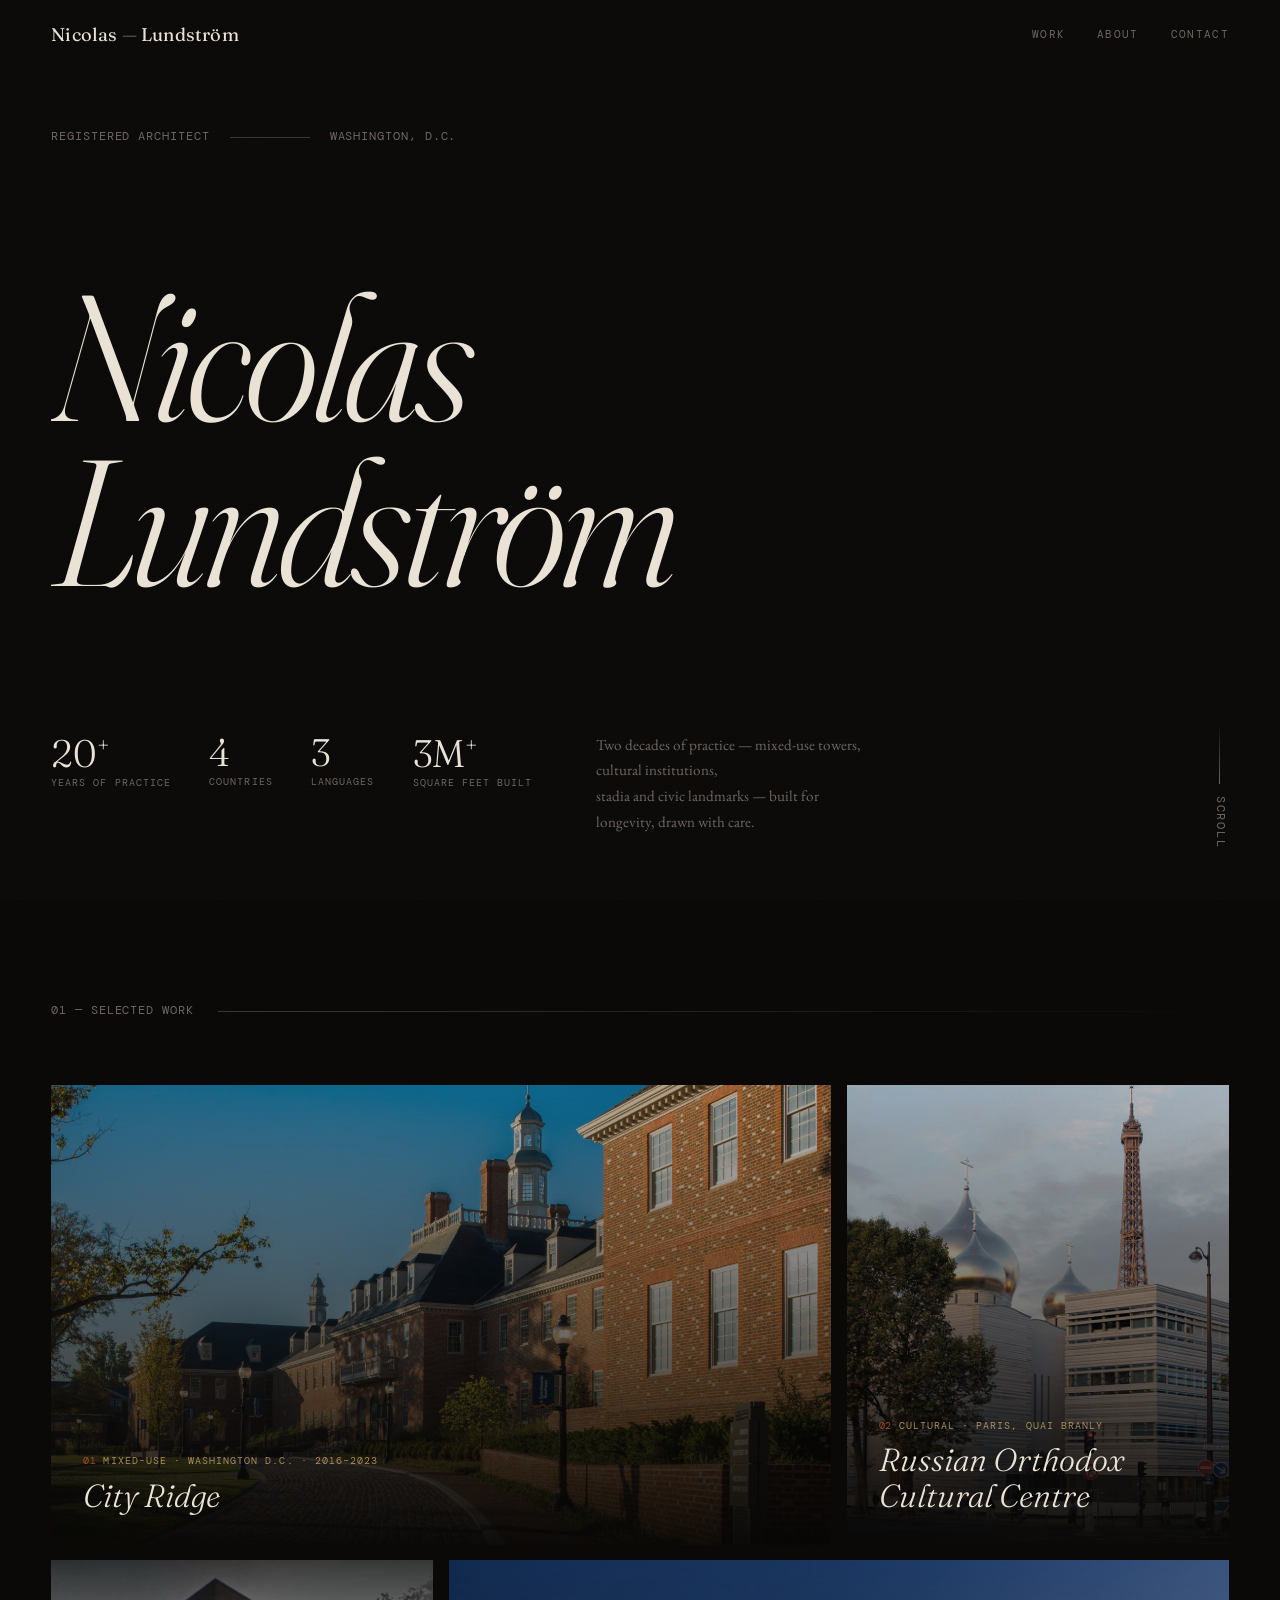
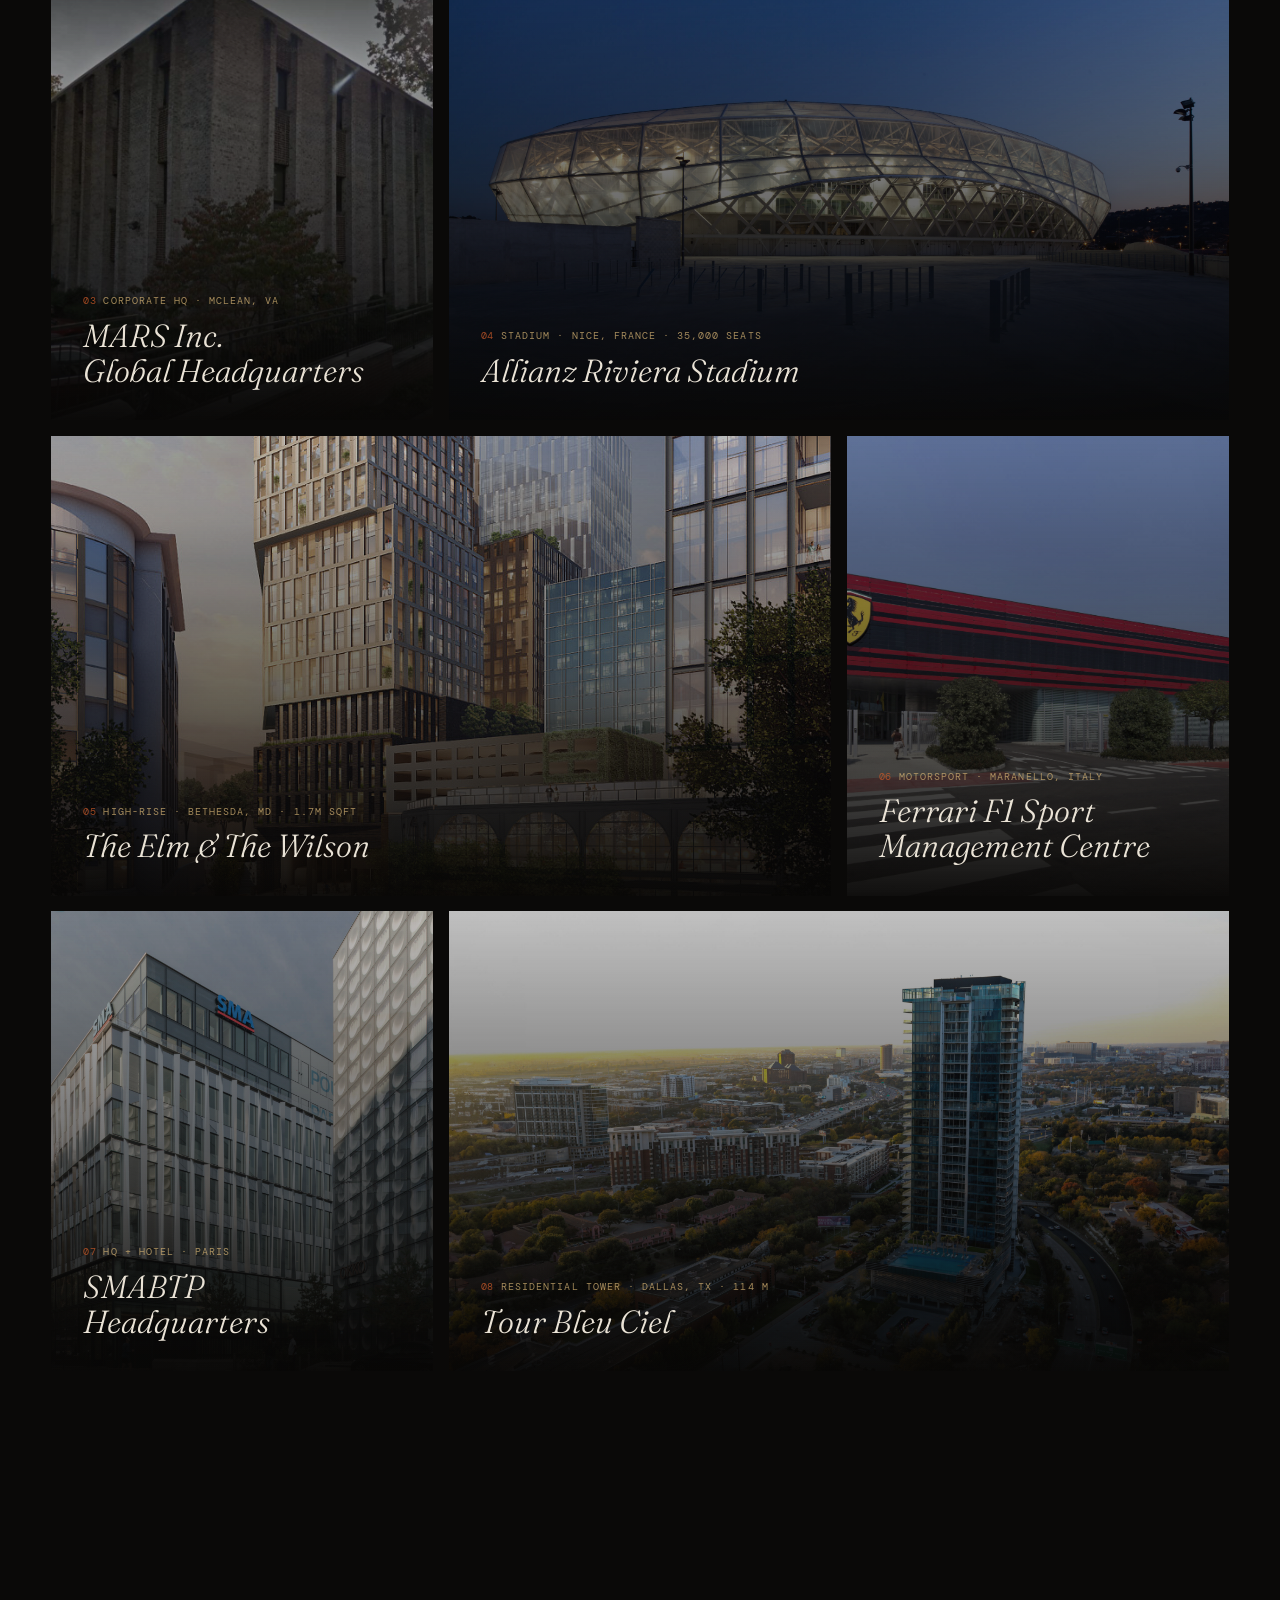
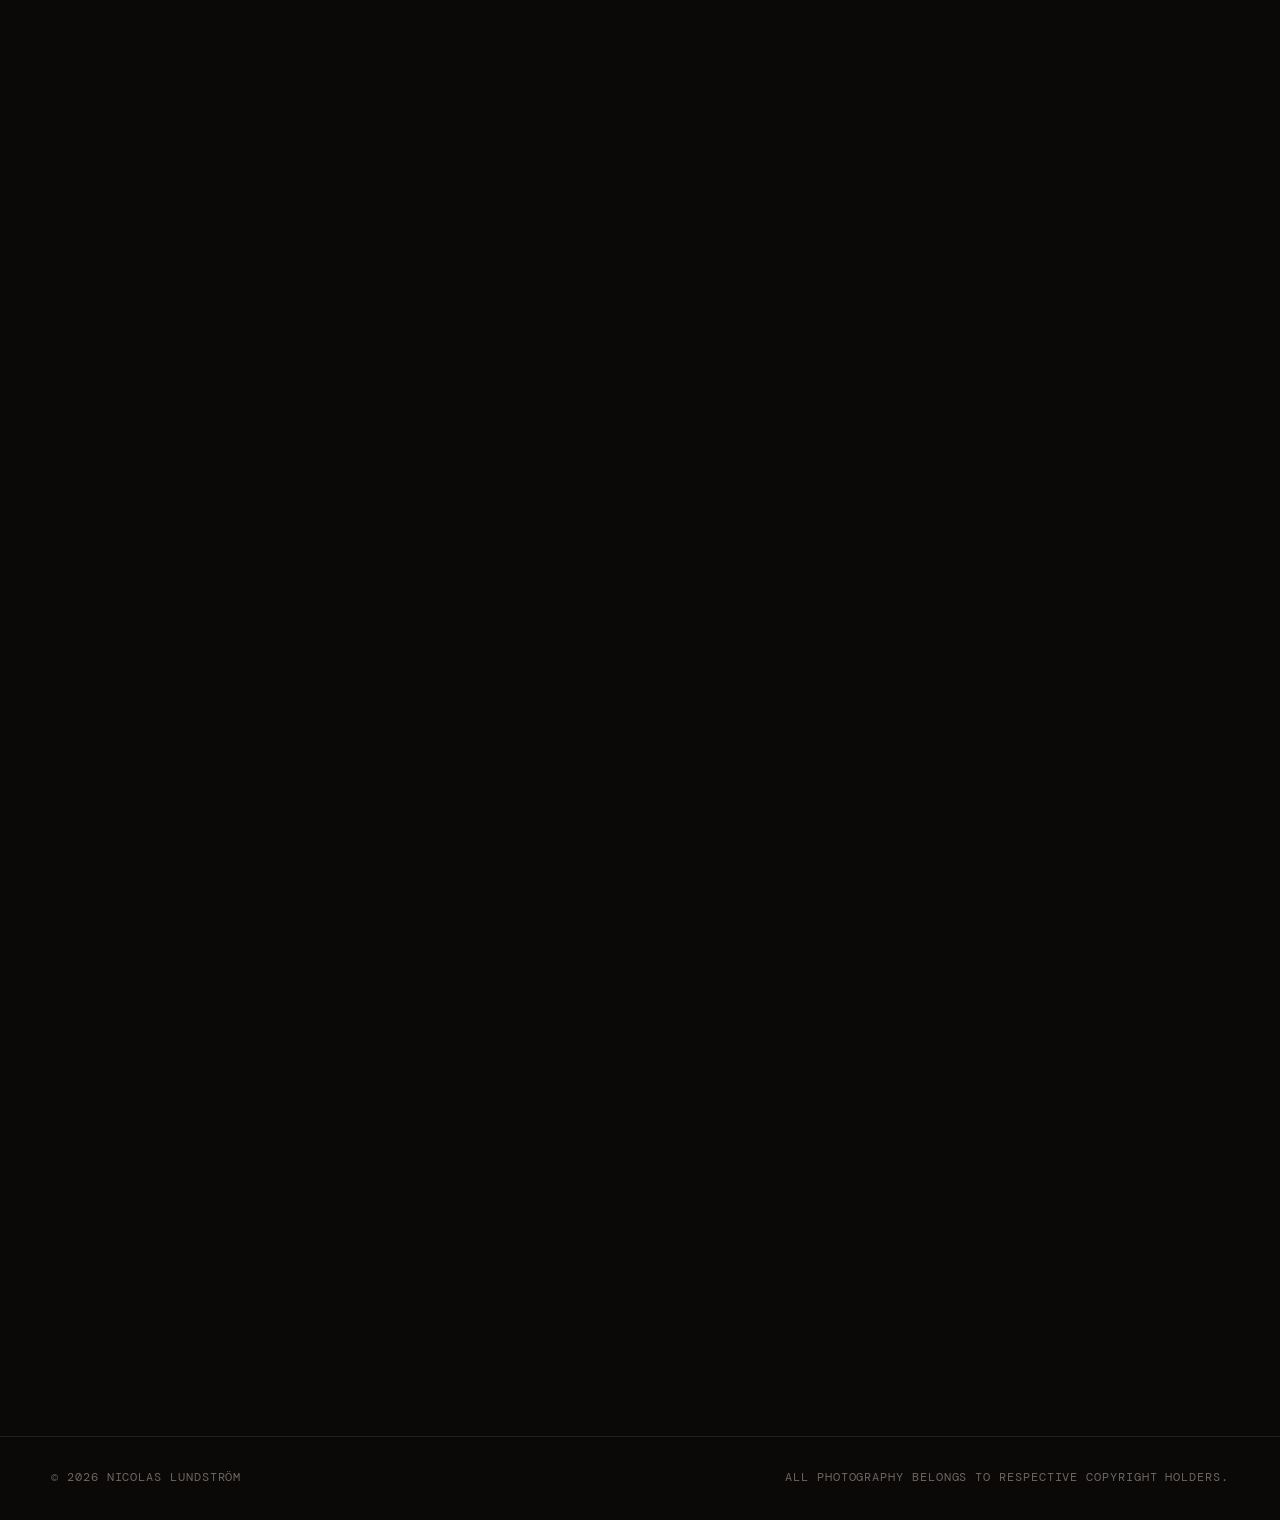
==== commit f1fee938: "Update contact links — fix LinkedIn URL, remove So Goo link Co-Authored-By: Claude Sonnet 4.6 <norep" ====
--- a/index.html
+++ b/index.html
@@ -220,11 +220,9 @@
     <p class="contact-intro">For project enquiries, references, or a portfolio of detailed drawings —</p>
     <a class="contact-email" href="mailto:nlundstrom@googlemail.com">nlundstrom@<wbr/>googlemail.com</a>
     <div class="contact-links">
-      <a href="https://www.linkedin.com/in/nicolaslundström-a400a922" target="_blank" rel="noopener">LinkedIn</a>
+      <a href="https://www.linkedin.com/in/nicolas-lundstr%C3%B6m-a400a922/" target="_blank" rel="noopener">LinkedIn</a>
       <span class="dot">·</span>
       <a href="https://www.chaminukaestates.com/" target="_blank" rel="noopener">Portfolio</a>
-      <span class="dot">·</span>
-      <a href="https://www.sogoochildrensproject.org" target="_blank" rel="noopener">So Goo Children's Project</a>
     </div>
   </div>
 </section>
